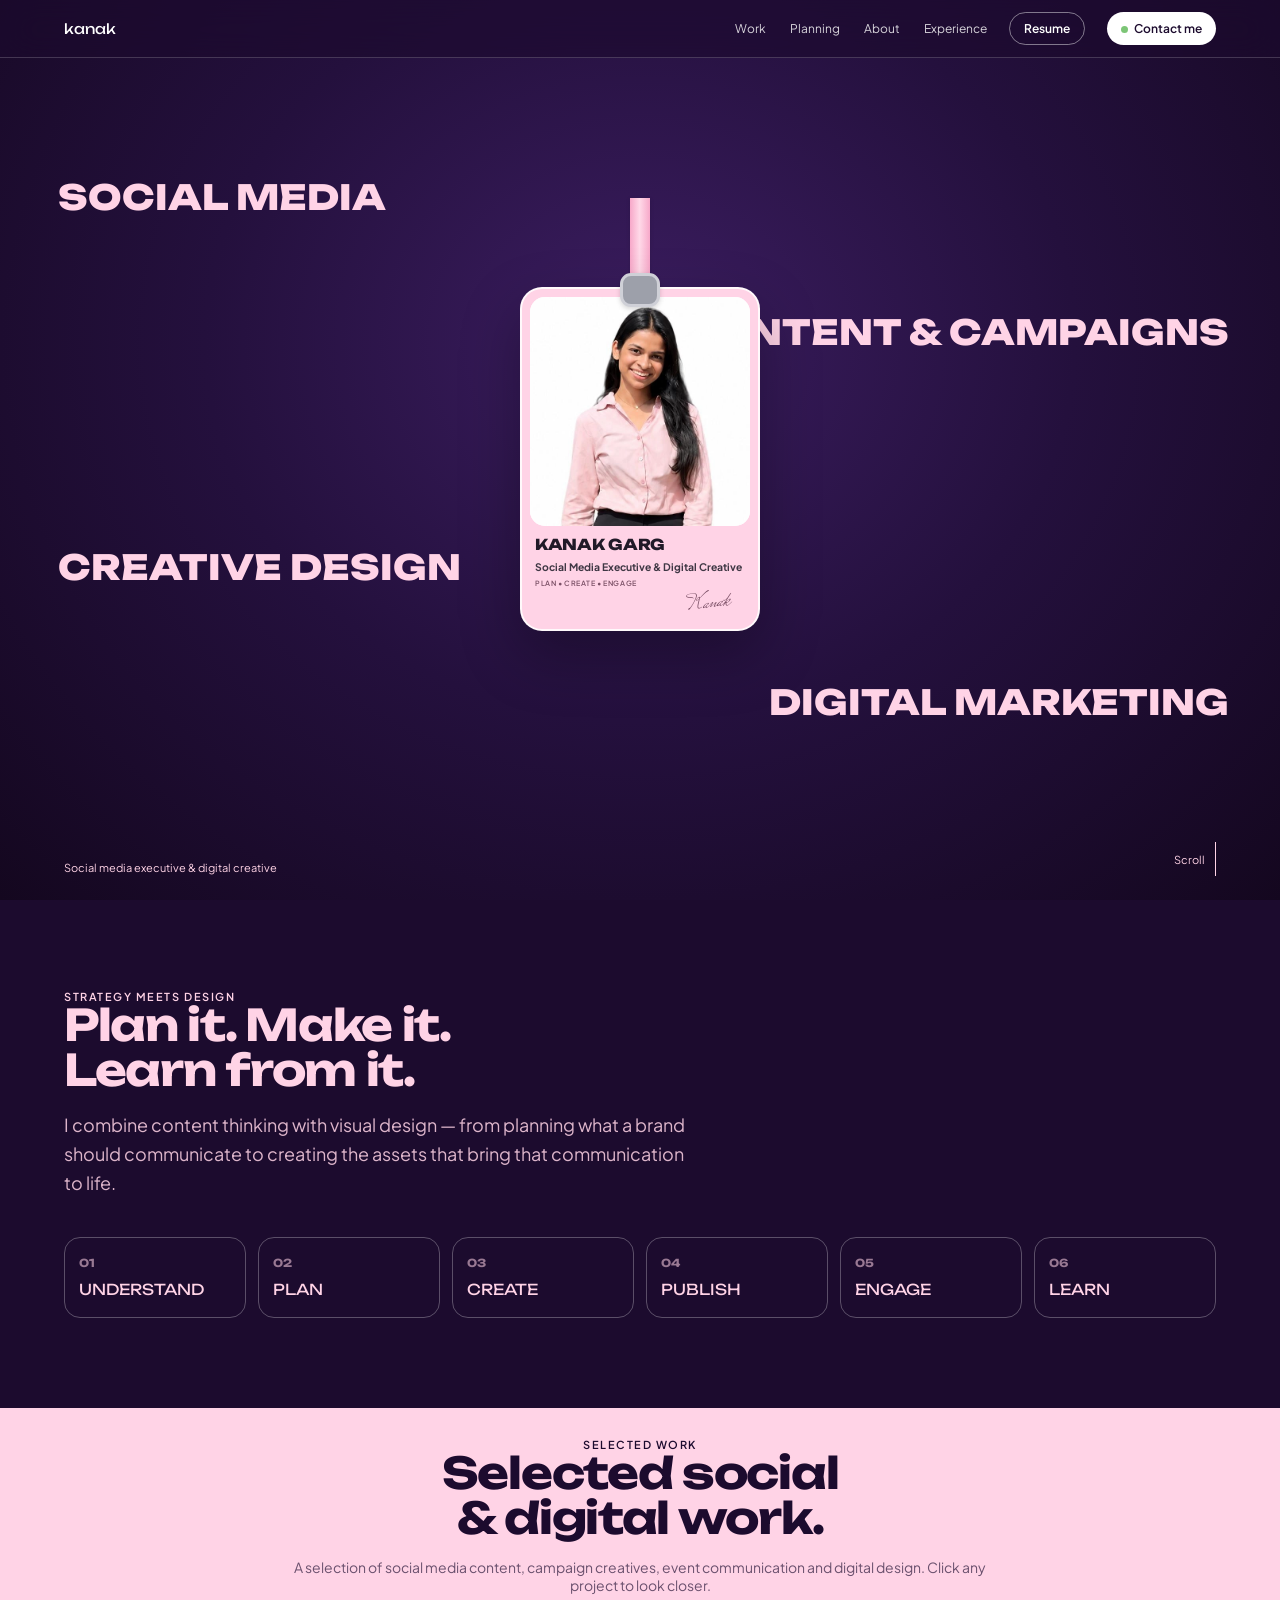
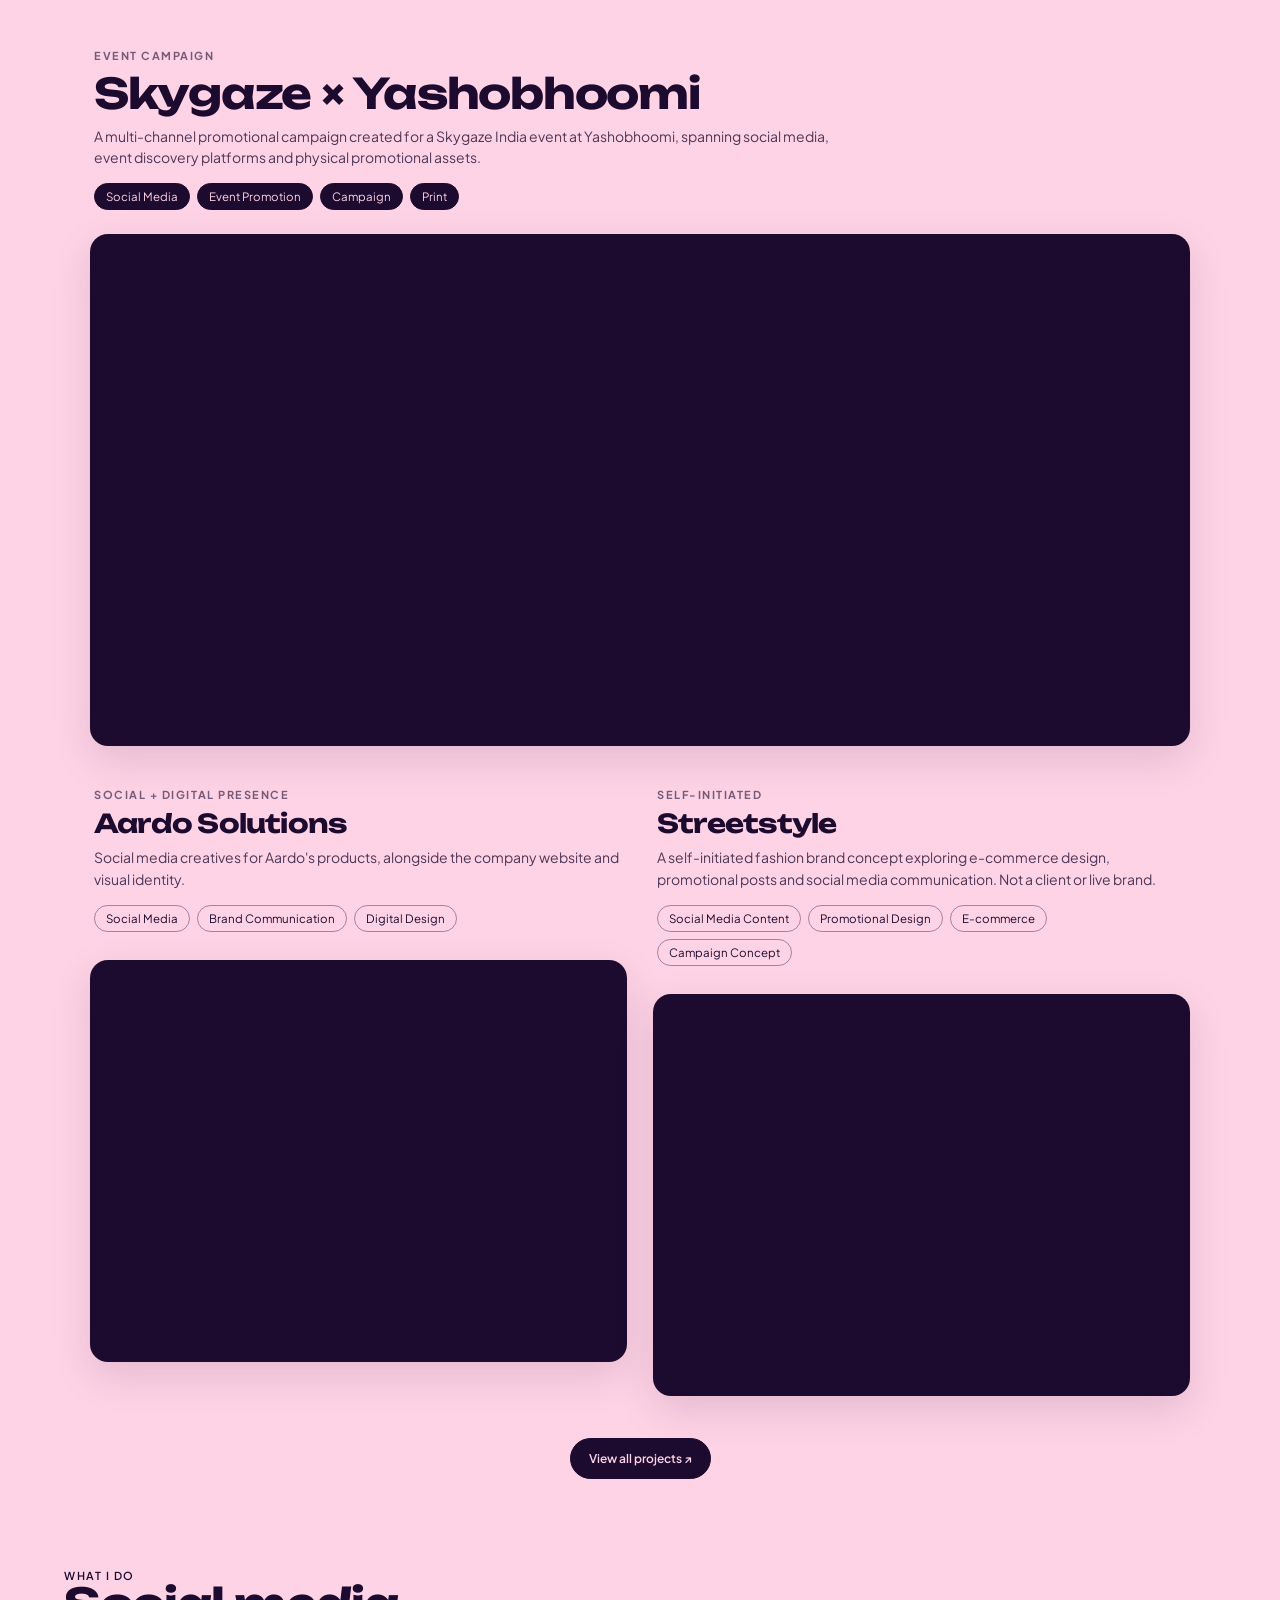
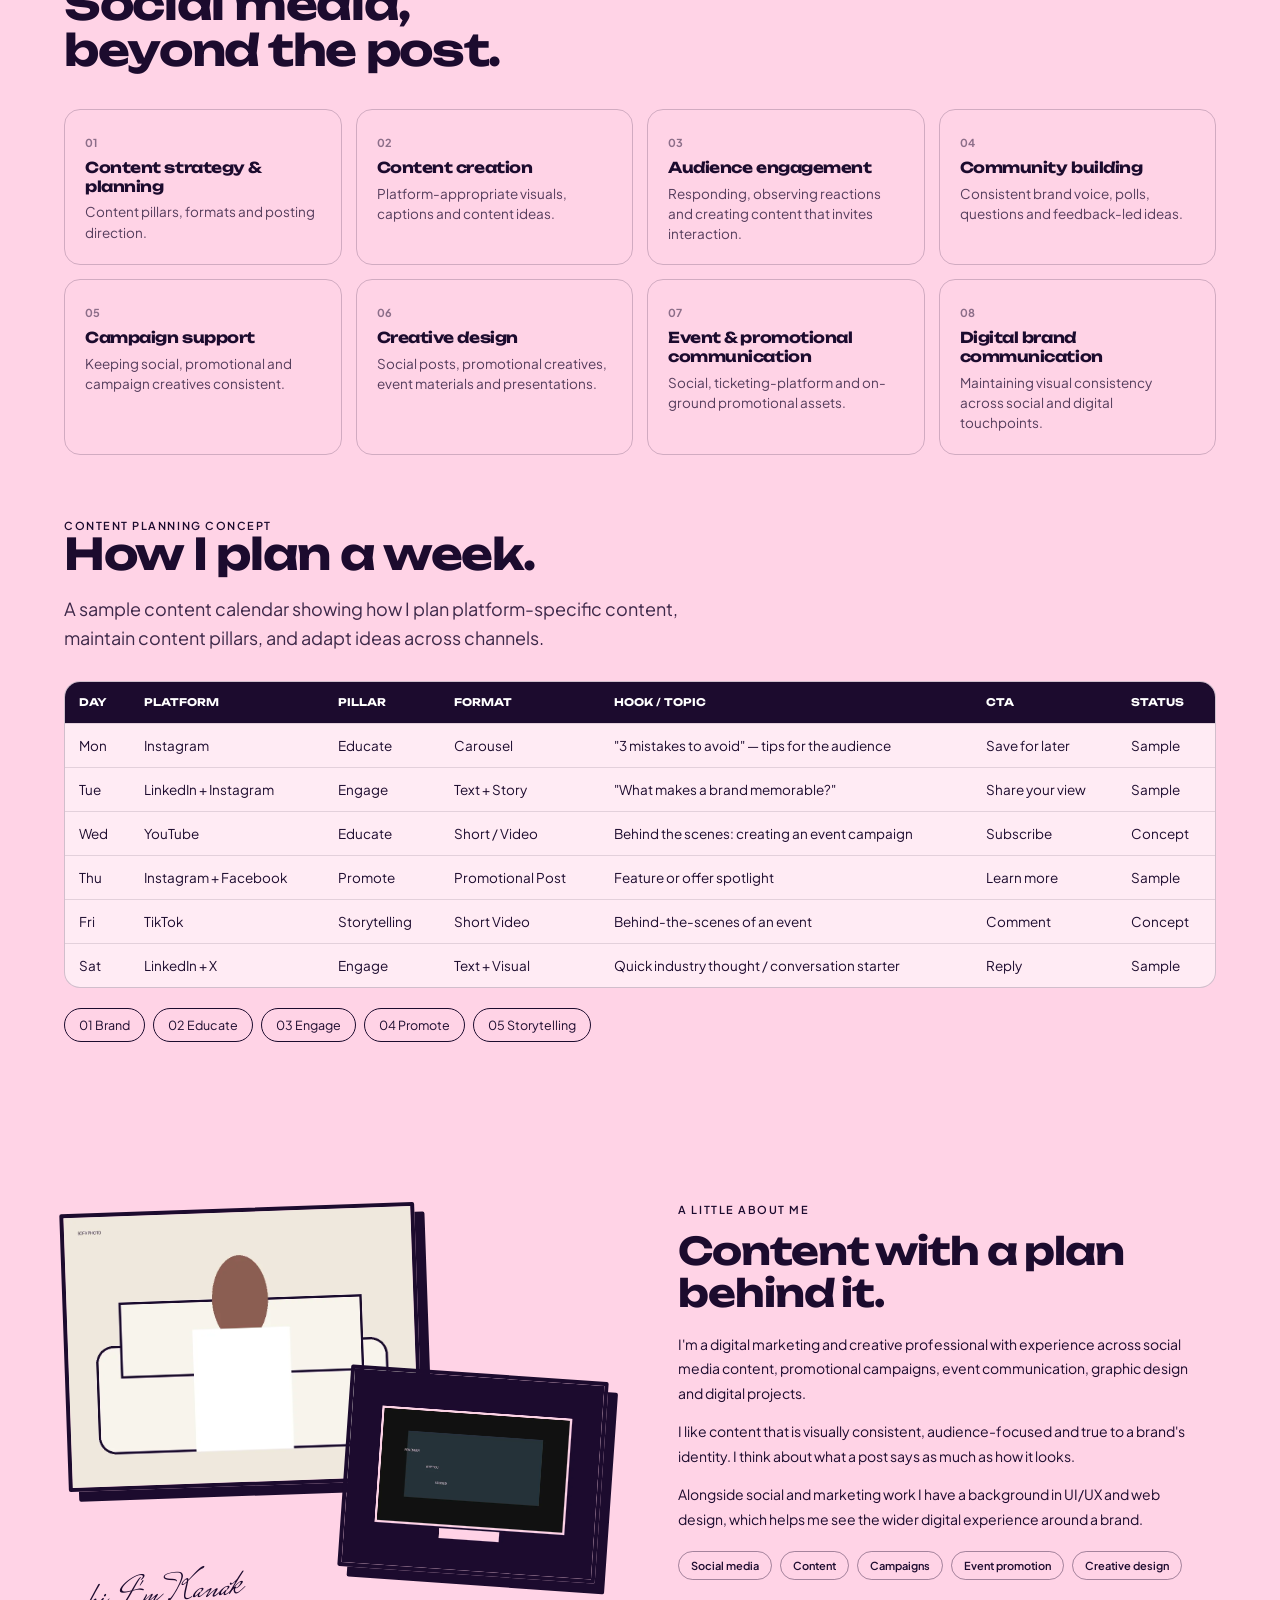
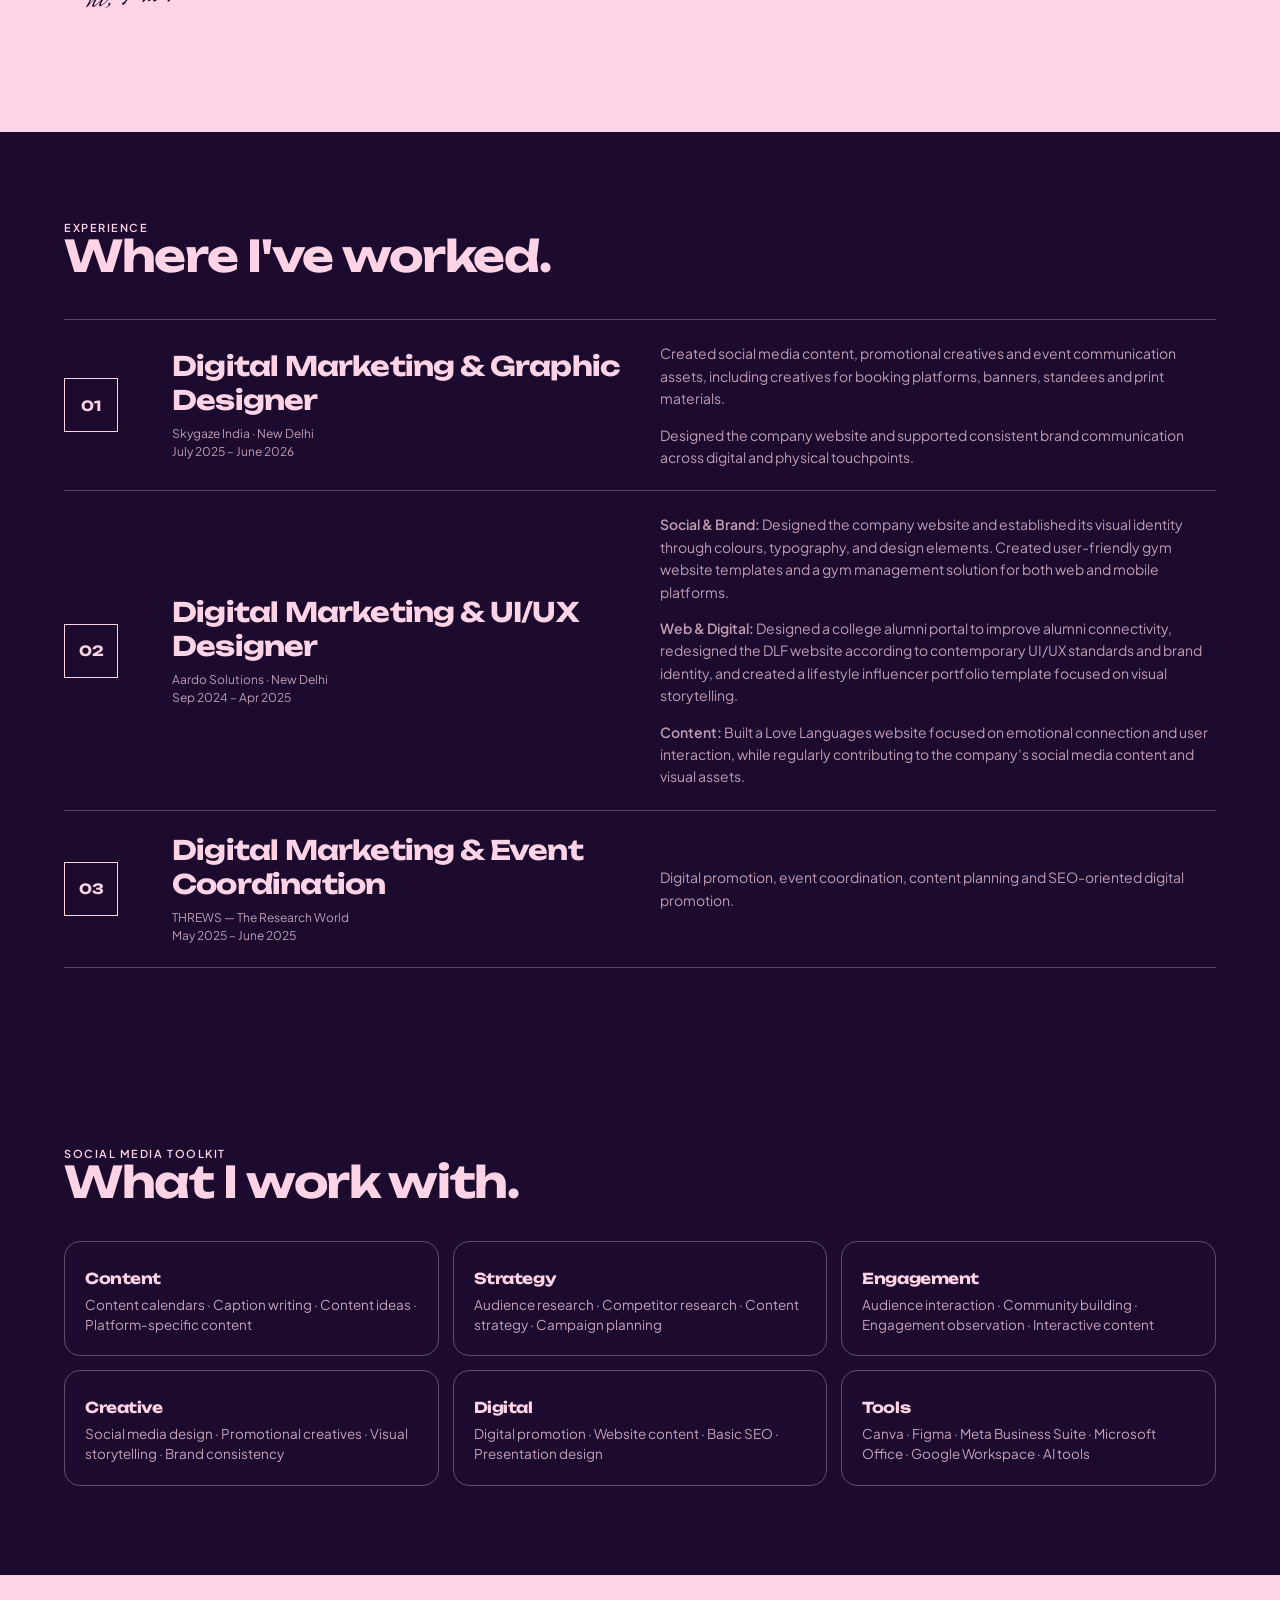
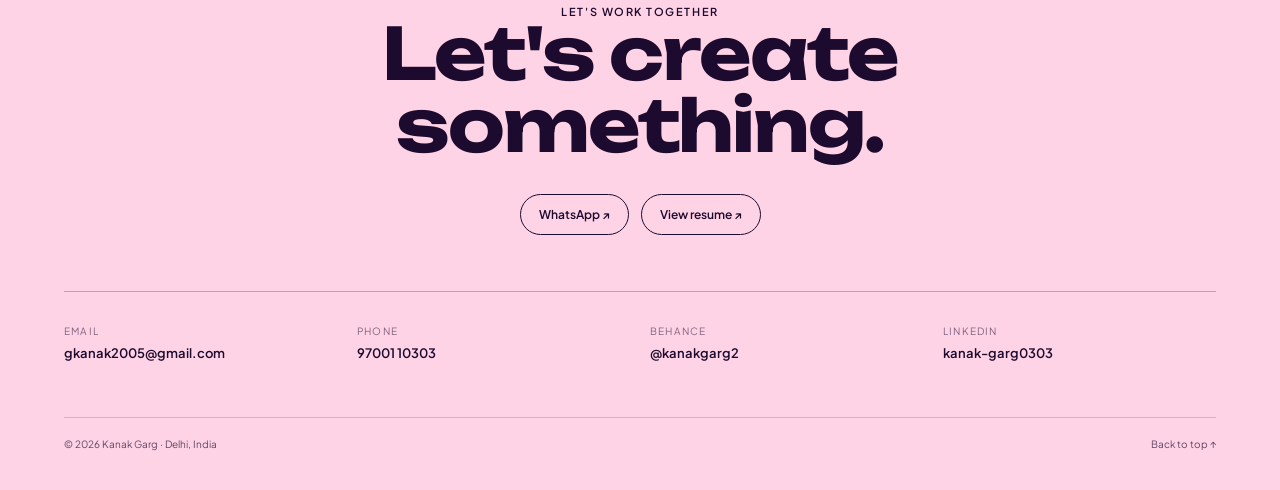
==== index.html @ 0c814e0b "Social media portfolio" ====
<!doctype html>
<html lang="en">
<head>
<meta charset="utf-8">
<meta name="viewport" content="width=device-width, initial-scale=1">
<meta name="description" content="Portfolio of Kanak Garg — Social Media Executive and Digital Creative specializing in social media content, campaigns, promotional design and digital communication.">
<meta property="og:type" content="website">
<meta property="og:title" content="Kanak Garg — Social Media Executive &amp; Digital Creative">
<meta property="og:description" content="Social media content, campaigns, promotional design and digital communication.">
<meta property="og:url" content="https://kanakgarg03.vercel.app/">
<meta property="og:image" content="https://kanakgarg03.vercel.app/assets/covers/social-media-posts-cover.png">
<title>Kanak Garg — Social Media Executive &amp; Digital Creative</title>
<link rel="stylesheet" href="style.css">
</head>

<body>

<header class="site-nav" id="nav" aria-label="Primary navigation">

  <a class="logo" href="#intro">
    kanak
  </a>

  <nav class="nav-links">
    <a href="#work">Work</a>
    <a href="#planning">Planning</a>
    <a href="#about">About</a>
    <a href="#experience">Experience</a>
  </nav>

  <a class="nav-resume" href="resume.html">
    Resume
  </a>

  <a
    class="nav-contact"
    href="https://wa.me/919700110303?text=Hi%20Kanak%2C%20I%27d%20like%20to%20talk%20about%20a%20project."
    target="_blank"
    rel="noopener noreferrer"
  >
    <span class="dot"></span>Contact me
  </a>

</header>


<main>

<!-- ================= HERO ================= -->

<section id="intro" class="section purple hero">

  <div class="hero-words" aria-hidden="true">

    <div class="hero-word">
      <span class="word">SOCIAL MEDIA</span>
    </div>

    <div class="hero-word">
      <span class="word">CONTENT &amp; CAMPAIGNS</span>
    </div>

    <div class="hero-word">
      <span class="word">CREATIVE DESIGN</span>
    </div>

    <div class="hero-word">
      <span class="word">DIGITAL MARKETING</span>
    </div>

  </div>


  <!-- ID CARD -->

  <div
    class="badge-wrap"
    id="badge"
    role="button"
    tabindex="0"
    aria-label="Flip Kanak's identity card"
  >

    <div class="badge" id="badgeInner">


      <!-- ================= FRONT ================= -->

      <article class="face front">

        <div class="photo-frame">

          <img
            class="photo"
            src="images/portrait.webp"
            alt="Portrait of Kanak Garg"
          >

        </div>


        <div class="front-info">

          <div class="card-title">
            KANAK GARG
          </div>

          <div class="card-sub">
            Social Media Executive &amp; Digital Creative
          </div>

          <div class="card-extra">
            Plan • Create • Engage
          </div>

          <div
            class="front-signature"
            aria-label="Kanak signature"
          >
            Kanak
          </div>

        </div>

      </article>


      <!-- ================= BACK ================= -->

      <article class="face back">

        <div class="back-head">

          <h3>
            ABOUT
          </h3>

        </div>


        <div class="back-details">

          <div class="back-details">

          <div class="back-row">
            <strong>SOCIAL</strong>
            <span>Content planning, captions, audience engagement</span>
          </div>

          <div class="back-row">
            <strong>CAMPAIGNS</strong>
            <span>Event promotion &amp; campaign support</span>
          </div>

          <div class="back-row">
            <strong>DESIGN</strong>
            <span>Social media design, promotional visuals &amp; visual storytelling</span>
          </div>

          <div class="back-row">
            <strong>TOOLS</strong>
            <span>Canva, Figma, Meta Business Suite, Microsoft Office, AI tools</span>
          </div>

        </div>


        <div class="back-footer">

          <div class="hand">
            Content that connects brands with audiences.
          </div>

          <a
            class="resume-card-btn"
            href="resume.html"
          >
            VIEW RESUME
          </a>

        </div>

      </article>

    </div>

  </div>


  <div class="hero-footer">

    <div class="type-text" id="typeText">
      Social media executive &amp; digital creative
    </div>

    <div class="scroll">
      Scroll
      <span class="scroll-line"></span>
    </div>

  </div>

</section>


<!-- ================= STRATEGY MEETS DESIGN ================= -->
<section id="strategy" class="section purple">
  <div class="reveal">
    <div class="eyebrow">Strategy meets design</div>
    <h2 class="section-title">Plan it. Make it.<br>Learn from it.</h2>
    <p class="lead">I combine content thinking with visual design — from planning what a brand should communicate to creating the assets that bring that communication to life.</p>
  </div>
  <ol class="flow reveal">
    <li><b>01</b>Understand</li><li><b>02</b>Plan</li><li><b>03</b>Create</li>
    <li><b>04</b>Publish</li><li><b>05</b>Engage</li><li><b>06</b>Learn</li>
  </ol>
</section>

<!-- ================= WORK (moved up) ================= -->
<!-- ================= WORK ================= -->

<section
  id="work"
  class="section pink"
  style="padding-bottom:0"
>

  <div class="work-head reveal">

    <div class="eyebrow">
      Selected work
    </div>

    <h2 class="section-title">
      Selected social<br>
      &amp; digital work.
    </h2>

    <p>
      A selection of social media content, campaign creatives, event communication and digital design. Click any project to look closer.
    </p>

  </div>


  <div class="grid" id="homeWorkGrid"><!-- injected by script.js --></div>


  <div class="work-cta">
    <a
      class="btn solid magnetic"
      href="projects.html"
    >
      View all projects ↗
    </a>
  </div>

</section>



<!-- ================= CAPABILITIES + PLANNING ================= -->
<section id="planning" class="section pink">
  <div class="reveal">
    <div class="eyebrow">What I do</div>

    <h2 class="section-title">
      Social media,<br>
      beyond the post.
    </h2>
  </div>

  <div class="cap-grid reveal">

    <div>
      <b>01</b>
      <h3>Content strategy &amp; planning</h3>
      <p>
        Content pillars, formats and posting direction.
      </p>
    </div>

    <div>
      <b>02</b>
      <h3>Content creation</h3>
      <p>
        Platform-appropriate visuals, captions and content ideas.
      </p>
    </div>

    <div>
      <b>03</b>
      <h3>Audience engagement</h3>
      <p>
        Responding, observing reactions and creating content that invites interaction.
      </p>
    </div>

    <div>
      <b>04</b>
      <h3>Community building</h3>
      <p>
        Consistent brand voice, polls, questions and feedback-led ideas.
      </p>
    </div>

    <div>
      <b>05</b>
      <h3>Campaign support</h3>
      <p>
        Keeping social, promotional and campaign creatives consistent.
      </p>
    </div>

    <div>
      <b>06</b>
      <h3>Creative design</h3>
      <p>
        Social posts, promotional creatives, event materials and presentations.
      </p>
    </div>

    <div>
      <b>07</b>
      <h3>Event &amp; promotional communication</h3>
      <p>
        Social, ticketing-platform and on-ground promotional assets.
      </p>
    </div>

    <div>
      <b>08</b>
      <h3>Digital brand communication</h3>
      <p>
        Maintaining visual consistency across social and digital touchpoints.
      </p>
    </div>

  </div>

  <div class="reveal plan-head">
    <div class="eyebrow">Content planning concept</div>
    <h2 class="section-title">How I plan a week.</h2>
    <p class="lead">
      A sample content calendar showing how I plan platform-specific content,
      maintain content pillars, and adapt ideas across channels.
    </p>
  </div>
  <div class="cal-wrap reveal">
    <table class="cal">
      <thead><tr><th>Day</th><th>Platform</th><th>Pillar</th><th>Format</th><th>Hook / topic</th><th>CTA</th><th>Status</th></tr></thead>
      <tbody>
        <tbody>
        <tr>
          <td>Mon</td>
          <td>Instagram</td>
          <td>Educate</td>
          <td>Carousel</td>
          <td>"3 mistakes to avoid" — tips for the audience</td>
          <td>Save for later</td>
          <td>Sample</td>
        </tr>

        <tr>
          <td>Tue</td>
          <td>LinkedIn + Instagram</td>
          <td>Engage</td>
          <td>Text + Story</td>
          <td>"What makes a brand memorable?"</td>
          <td>Share your view</td>
          <td>Sample</td>
        </tr>

        <tr>
          <td>Wed</td>
          <td>YouTube</td>
          <td>Educate</td>
          <td>Short / Video</td>
          <td>Behind the scenes: creating an event campaign</td>
          <td>Subscribe</td>
          <td>Concept</td>
        </tr>

        <tr>
          <td>Thu</td>
          <td>Instagram + Facebook</td>
          <td>Promote</td>
          <td>Promotional Post</td>
          <td>Feature or offer spotlight</td>
          <td>Learn more</td>
          <td>Sample</td>
        </tr>

        <tr>
          <td>Fri</td>
          <td>TikTok</td>
          <td>Storytelling</td>
          <td>Short Video</td>
          <td>Behind-the-scenes of an event</td>
          <td>Comment</td>
          <td>Concept</td>
        </tr>

        <tr>
          <td>Sat</td>
          <td>LinkedIn + X</td>
          <td>Engage</td>
          <td>Text + Visual</td>
          <td>Quick industry thought / conversation starter</td>
          <td>Reply</td>
          <td>Sample</td>
        </tr>
      </tbody>
    </table>
  </div>
  <div class="pillars reveal">
    <span>01 Brand</span><span>02 Educate</span><span>03 Engage</span><span>04 Promote</span><span>05 Storytelling</span>
  </div>
</section>

<!-- ================= ABOUT ================= -->

<section id="about" class="section pink">

  <div class="about-grid reveal">

    <div class="collage">

      <img
        class="sofa"
        src="images/about-1.webp"
        alt=""
      >

      <img
        class="workspace"
        src="images/about-2.webp"
        alt=""
      >

      <div class="note">
        hi, I'm Kanak
      </div>

    </div>


    <div class="about-copy">

      <div class="eyebrow">
        A little about me
      </div>

      <h2 id="aboutHeading">
        Content with a plan behind it.
      </h2>

      <p>
        I'm a digital marketing and creative professional with experience across social media content, promotional campaigns, event communication, graphic design and digital projects.
      </p>

      <p>
        I like content that is visually consistent, audience-focused and true to a brand's identity. I think about what a post says as much as how it looks.
      </p>

      <p>
        Alongside social and marketing work I have a background in UI/UX and web design, which helps me see the wider digital experience around a brand.
      </p>

      <div class="chips">
        <span class="chip">Social media</span>
        <span class="chip">Content</span>
        <span class="chip">Campaigns</span>
        <span class="chip">Event promotion</span>
        <span class="chip">Creative design</span>
      </div>

    </div>

  </div>

</section>


<!-- ================= EXPERIENCE ================= -->

<section id="experience" class="section purple">

  <div class="reveal">

    <div class="eyebrow">
      Experience
    </div>

    <h2 class="section-title">
      Where I've worked.
    </h2>

  </div>


  <div class="service-list">

    <div class="service-row reveal left">

      <div class="icon-tile">
        01
      </div>

      <div>

        <h3>
          Digital Marketing &amp; Graphic Designer
        </h3>

        <div class="exp-meta">
          Skygaze India · New Delhi<br>
          July 2025 – June 2026
        </div>

      </div>

      <div class="exp-description">

        <p>
          Created social media content, promotional creatives and event communication assets, including creatives for booking platforms, banners, standees and print materials.
        </p>

        <p>
          Designed the company website and supported consistent brand communication across digital and physical touchpoints.
        </p>

      </div>

    </div>


    <div class="service-row reveal right">

      <div class="icon-tile">
        02
      </div>

      <div>

        <h3>
          Digital Marketing &amp; UI/UX Designer
        </h3>

        <div class="exp-meta">
          Aardo Solutions · New Delhi<br>
          Sep 2024 – Apr 2025
        </div>

      </div>

      <div class="exp-description">

        <p>
          <strong>Social &amp; Brand:</strong>
          Designed the company website and established its visual identity through colours, typography, and design elements. Created user-friendly gym website templates and a gym management solution for both web and mobile platforms.
        </p>

        <p>
          <strong>Web &amp; Digital:</strong>
          Designed a college alumni portal to improve alumni connectivity, redesigned the DLF website according to contemporary UI/UX standards and brand identity, and created a lifestyle influencer portfolio template focused on visual storytelling.
        </p>

        <p>
          <strong>Content:</strong>
          Built a Love Languages website focused on emotional connection and user interaction, while regularly contributing to the company’s social media content and visual assets.
        </p>

      </div>

    </div>

    <div class="service-row reveal right">
      <div class="icon-tile">03</div>
      <div>
        <h3>Digital Marketing &amp; Event Coordination</h3>
        <div class="exp-meta">THREWS — The Research World<br>May 2025 – June 2025</div>
      </div>
      <div class="exp-description">
        <p>Digital promotion, event coordination, content planning and SEO-oriented digital promotion.</p>
      </div>
    </div>

  </div>
</section>


<!-- ================= TOOLKIT ================= -->
<!-- ================= TOOLKIT ================= -->
<section id="toolkit" class="section purple">
  <div class="reveal">
    <div class="eyebrow">Social media toolkit</div>
    <h2 class="section-title">What I work with.</h2>
  </div>

  <div class="cap-grid tools reveal">

    <div>
      <h3>Content</h3>
      <p>
        Content calendars · Caption writing · Content ideas ·
        Platform-specific content
      </p>
    </div>

    <div>
      <h3>Strategy</h3>
      <p>
        Audience research · Competitor research · Content strategy ·
        Campaign planning
      </p>
    </div>

    <div>
      <h3>Engagement</h3>
      <p>
        Audience interaction · Community building · Engagement observation ·
        Interactive content
      </p>
    </div>

    <div>
      <h3>Creative</h3>
      <p>
        Social media design · Promotional creatives · Visual storytelling ·
        Brand consistency
      </p>
    </div>

    <div>
      <h3>Digital</h3>
      <p>
        Digital promotion · Website content · Basic SEO · Presentation design
      </p>
    </div>

    <div>
      <h3>Tools</h3>
      <p>
        Canva · Figma · Meta Business Suite · Microsoft Office ·
        Google Workspace · AI tools
      </p>
    </div>

  </div>
</section>

<!-- ================= CONTACT ================= -->
<section id="contact" class="section pink contact">
  <div class="reveal">
    <div class="eyebrow">
      Let's work together
    </div>
    <h2>
      Let's create<br>
      something.
    </h2>
  </div>

  <div class="btns">
    <a class="btn magnetic" href="https://wa.me/919700110303?text=Hi%20Kanak%2C%20I%27d%20like%20to%20talk." target="_blank" rel="noopener">WhatsApp ↗</a>
    <a
      class="btn magnetic"
      href="resume.html"
    >
      View resume ↗
    </a>
  </div>


  <div class="contact-grid">
    <div class="contact-item">

      <small>
        Email
      </small>

      <a
        href="https://mail.google.com/mail/?view=cm&fs=1&to=gkanak2005@gmail.com"
        target="_blank"
        rel="noopener"
      >
        gkanak2005@gmail.com
      </a>

    </div>


    <div class="contact-item">

      <small>
        Phone
      </small>

      <a href="tel:+919700110303">
        97001 10303
      </a>

    </div>


    <div class="contact-item">

      <small>
        Behance
      </small>

      <a
        href="https://www.behance.net/kanakgarg2"
        target="_blank"
        rel="noopener"
      >
        @kanakgarg2
      </a>

    </div>


    <div class="contact-item">

      <small>
        LinkedIn
      </small>

      <a
        href="https://www.linkedin.com/in/kanak-garg0303"
        target="_blank"
        rel="noopener"
      >
        kanak-garg0303
      </a>

    </div>

  </div>


  <div class="footer">

    <span>
      © 2026 Kanak Garg · Delhi, India
    </span>

    <a href="#intro">
      Back to top ↑
    </a>

  </div>

</section>

</main>


<a
  class="wa"
  id="wa"
  href="https://wa.me/919700110303?text=Hi%20Kanak%2C%20I%27d%20like%20to%20talk%20about%20a%20project."
  target="_blank"
  rel="noopener"
  aria-label="Chat with Kanak on WhatsApp"
>
  <svg viewBox="0 0 24 24" aria-hidden="true">
    <path d="M20.52 3.48A11.83 11.83 0 0 0 12.08 0C5.55 0 .23 5.32.23 11.85c0 2.09.55 4.13 1.59 5.92L.13 24l6.37-1.67a11.84 11.84 0 0 0 5.57 1.39h.01c6.53 0 11.85-5.32 11.85-11.85 0-3.17-1.23-6.14-3.41-8.39ZM12.08 21.7h-.01a9.84 9.84 0 0 1-5.02-1.37l-.36-.21-3.78.99 1.01-3.68-.23-.38a9.83 9.83 0 0 1-1.51-5.2c0-5.43 4.42-9.85 9.86-9.85 2.63 0 5.1 1.03 6.96 2.89a9.79 9.79 0 0 1 2.89 6.97c0 5.43-4.42 9.85-9.86 9.85Zm5.4-7.38c-.3-.15-1.76-.87-2.03-.97-.27-.1-.47-.15-.67.15-.2.3-.77.97-.94 1.17-.17.2-.35.22-.65.07-.3-.15-1.26-.46-2.4-1.48-.89-.79-1.48-1.76-1.65-2.06-.17-.3-.02-.46.13-.61.13-.13.3-.35.45-.52.15-.17.2-.3.3-.5.1-.2.05-.37-.02-.52-.07-.15-.67-1.61-.92-2.2-.24-.58-.49-.5-.67-.51h-.57c-.2 0-.52.07-.79.37-.27.3-1.04 1.02-1.04 2.49s1.07 2.89 1.22 3.09c.15.2 2.1 3.21 5.09 4.5.71.31 1.26.49 1.69.63.71.23 1.36.2 1.87.12.57-.08 1.76-.72 2.01-1.42.25-.7.25-1.3.17-1.42-.07-.12-.27-.2-.57-.35Z"/>
  </svg>
</a>


<script src="script.js"></script>

</body>
</html>
---- style.css ----
@import url('https://fonts.googleapis.com/css2?family=Mrs+Saint+Delafield&family=Plus+Jakarta+Sans:wght@400;500;600;700&family=Unbounded:wght@700;800&display=swap');

:root{
  --purple:#1c0b2e;
  --pink:#ffd3e6;
  --white:#fff;
  --green:#7cc576;
  --muted:rgba(28,11,46,.58);
  --ease:cubic-bezier(.2,.8,.2,1);
  --gutter:clamp(20px,5vw,72px);
  --nav-h:58px;
}

*{
  box-sizing:border-box;
}

html{
  scroll-behavior:smooth;
  scroll-padding-top:var(--nav-h);
}

body{
  margin:0;
  font-family:'Plus Jakarta Sans',sans-serif;
  background:var(--purple);
  color:var(--white);
  overflow-x:hidden;
}

button,
a{
  font:inherit;
}

a{
  color:inherit;
  text-decoration:none;
}

img{
  display:block;
  max-width:100%;
}

.section{
  position:relative;
  padding:clamp(56px,7vw,96px) var(--gutter);
}

.purple{
  background:var(--purple);
  color:var(--pink);
}

.pink{
  background:var(--pink);
  color:var(--purple);
}

h1,
h2,
h3,
.big{
  font-family:Unbounded,sans-serif;
  letter-spacing:-.03em;
  margin:0;
}

.section-title{
  font-size:clamp(26px,3.4vw,44px);
  line-height:1.04;
}

.eyebrow{
  font-size:11px;
  letter-spacing:.14em;
  text-transform:uppercase;
  font-weight:600;
}

.muted{
  opacity:.62;
}

.reveal{
  opacity:0;
  transform:translateY(40px);
  transition:
    opacity .9s var(--ease),
    transform .9s var(--ease);
}

.reveal.left{
  transform:translateX(-60px) rotate(-2deg);
}

.reveal.right{
  transform:translateX(60px) rotate(2deg);
}

.reveal.scale{
  transform:scale(.85) rotate(-3deg);
}

.reveal.in{
  opacity:1;
  transform:none;
}

.word{
  display:inline-block;
  transform:translateY(110%);
  transition:transform .8s var(--ease);
}

.in .word{
  transform:none;
}


/* =========================================================
   NAVIGATION
   ========================================================= */

.site-nav{
  position:fixed;
  z-index:50;
  top:0;
  left:0;
  right:0;

  height:var(--nav-h);

  display:flex;
  align-items:center;
  gap:22px;

  padding:0 var(--gutter);

  border-bottom:1px solid rgba(255,255,255,.18);

  background:rgba(28,11,46,.62);

  backdrop-filter:blur(18px);
  -webkit-backdrop-filter:blur(18px);

  color:#fff;

  white-space:nowrap;
}

.logo{
  font-family:Unbounded,sans-serif;
  font-size:14px;
  position:relative;
  margin-right:auto;
}


.nav-links{
  display:flex;
  gap:24px;
  font-size:12px;
}

.nav-links a{
  opacity:.82;
  transition:opacity .25s;
}

.nav-links a:hover,
.nav-links a[aria-current]{
  opacity:1;
}

.nav-resume{
  border:1px solid rgba(255,255,255,.45);
  border-radius:999px;
  padding:8px 14px;
  font-weight:600;
  font-size:12px;

  transition:
    background .25s,
    color .25s;
}

.nav-resume:hover,
.nav-resume[aria-current]{
  background:rgba(255,255,255,.16);
}

.nav-contact{
  background:#fff;
  color:var(--purple);
  border-radius:999px;
  padding:9px 14px;
  font-weight:600;
  font-size:12px;
}

.dot{
  display:inline-block;
  width:7px;
  height:7px;

  background:var(--green);

  border-radius:50%;

  margin-right:6px;
}


/* =========================================================
   HERO
   ========================================================= */

.hero{
  min-height:100svh;

  display:grid;
  place-items:center;

  overflow:hidden;

  padding:
    var(--nav-h)
    var(--gutter)
    40px;

  background:
    radial-gradient(
      ellipse at 50% 38%,
      #3b1d60 0%,
      #24103d 48%,
      #14071f 100%
    );
}

.hero-words{
  position:absolute;
  inset:0;

  padding:
    calc(var(--nav-h) + 4px)
    var(--gutter)
    70px;

  display:grid;

  grid-template-columns:1fr 1fr;
  grid-template-rows:1fr 1fr;

  align-items:center;

  pointer-events:none;
}

.hero-word{
  font:
    800
    clamp(18px,2.7vw,35px)/1
    Unbounded,sans-serif;

  color:var(--pink);

  overflow:hidden;

  padding:.08em 0;
}

.hero-word:nth-child(odd){
  text-align:left;
}

.hero-word:nth-child(even){
  text-align:right;
}

/* =========================================================
   HERO WORDS — ASYMMETRIC DESKTOP POSITIONING
   ========================================================= */

/* =========================================
   ASYMMETRIC HERO WORD POSITIONING
   ========================================= */

/* =========================================================
   HERO WORDS — CREATIVE ASYMMETRIC POSITIONING
   ========================================================= */

@media (min-width: 761px) {

  .hero-words {
    position: absolute;
    inset: 0;
    width: 100%;
    height: 100%;
    display: block;
    pointer-events: none;
  }

  .hero-word {
    position: absolute;
    width: max-content;
    padding: 0;
  }

  /* ───────── TOP LEFT ───────── */
  .hero-word:nth-child(1) {
    top: 20%;
    left: 4.5%;
    text-align: left;
  }

  /* ───────── TOP RIGHT ───────── */
  .hero-word:nth-child(2) {
    top: 35%;
    right: 4%;
    text-align: right;
  }

  /* ───────── BOTTOM LEFT ───────── */
  .hero-word:nth-child(3) {
    bottom: 35%;
    left: 4.5%;
    text-align: left;
  }

  /* ───────── BOTTOM RIGHT ───────── */
  .hero-word:nth-child(4) {
    bottom: 20%;
    right: 4%;
    text-align: right;
  }

}

/* =========================================================
   ID CARD
   ========================================================= */

.badge-wrap{
  --w:clamp(240px,17.3vw,300px);

  position:relative;

  width:var(--w);

  font-size:calc(var(--w) / 30);

  aspect-ratio:1/1.43;

  perspective:1400px;

  z-index:3;

  cursor:pointer;

  animation:
    drop 1.1s var(--ease) both;
}


/* Lanyard */

.badge-wrap::before{
  content:"";

  position:absolute;

  z-index:-2;

  top:calc(-1 * clamp(76px,7vw,112px));

  left:50%;

  width:20px;

  height:calc(clamp(76px,7vw,112px) + 8px);

  transform:translateX(-50%);

  border-radius:0 0 10px 10px;

  background:
    linear-gradient(
      90deg,
      #f7a8c9 0%,
      #ffd9e8 48%,
      #f7a8c9 100%
    );

  box-shadow:
    0 1px 4px rgba(0,0,0,.12);
}


/* Clip */

.badge-wrap::after{
  content:"";

  position:absolute;

  z-index:5;

  top:-14px;

  left:50%;

  width:34px;
  height:28px;

  transform:translateX(-50%);

  border-radius:11px;

  background:#9da0aa;

  border:3px solid #cfd0d7;

  box-shadow:
    0 2px 5px rgba(0,0,0,.16);
}


@keyframes drop{
  0%{
    transform:translateY(-60px);
    opacity:0;
  }

  100%{
    transform:none;
    opacity:1;
  }
}


.badge{
  position:absolute;
  inset:0;

  transform-style:preserve-3d;

  transition:
    transform .3s cubic-bezier(.65,0,.25,1);
}

.badge.flip{
  transform:rotateY(180deg);
}

.face{
  position:absolute;
  inset:0;

  backface-visibility:hidden;
  -webkit-backface-visibility:hidden;

  border-radius:22px;

  overflow:hidden;

  box-shadow:
    0 24px 60px rgba(0,0,0,.30);

  border:2px solid rgba(255,255,255,.86);
}


/* =========================================================
   CARD FRONT
   ========================================================= */

.front{
  background:var(--pink);

  color:#211a28;

  padding:8px;

  display:flex;

  flex-direction:column;
}


.photo-frame{
  width:100%;

  aspect-ratio:553/574;

  flex:0 0 auto;

  border-radius:15px;

  overflow:hidden;

  background:#fff;
}

.photo{
  display:block;

  width:100%;
  height:100%;

  object-fit:contain;

  object-position:center;
}


/* =========================================================
   CARD INFORMATION
   ========================================================= */

.front-info{
  position:relative;

  flex:1;

  padding:10px 5px 8px;

  display:flex;

  flex-direction:column;

  align-items:flex-start;
}


/* NAME */

.card-title{
  font:
    800
    2.70em/.95
    Unbounded,sans-serif;

  letter-spacing:-.055em;

  color:#211a28;

  white-space:nowrap;
}


/* SUBTITLE */

.card-sub{
  font-size:1.3em;

  font-weight:700;

  color:#3f3744;

  margin-top:.6em;

  line-height:1.25;
}


/* EXTRA TEXT */

.card-extra{
  margin-top:.8em;

  font-size:.90em;

  font-weight:600;

  letter-spacing:.08em;

  color:#7b5066;

  text-transform:uppercase;
}


/* =========================================================
   SIGNATURE
   ========================================================= */

.front-signature{
  position:absolute;

  right:20px;

  left:auto;

  bottom:5px;

  font:
    2.65em/1
    'Mrs Saint Delafield',
    cursive;

  color:#7b5066;

  transform:rotate(-5deg);

  white-space:nowrap;
}


/* =========================================================
   CARD BACK
   ========================================================= */

.back{
  transform:rotateY(180deg);

  background:var(--pink);

  color:#211a28;

  padding: 38px 20px 20px;

  display:flex;

  flex-direction:column;
}


/* =========================================================
   BACK HEADING
   ========================================================= */

.back-head{
  flex:0 0 auto;
}

.back h3{
  font-family:Unbounded,sans-serif;

  font-size:1.72em;

  font-weight:800;

  line-height:1.08;

  letter-spacing:-.045em;

  margin:0;

  color:#211a28;

  white-space:nowrap;
}


/* =========================================================
   BACK DETAILS
   ========================================================= */

.back-details {
  width: 100%;
  margin-bottom: 15px; /* more space after TOOLS */
}

.back-row {
  display: grid;
  grid-template-columns: 68px minmax(0, 1fr);
  column-gap: 10px;
  align-items: start;
  padding: 11px 0;
  border-bottom: 1px solid rgba(35, 20, 45, 0.18);
}

.back-row:last-child{
  border-bottom:
    1px solid
    rgba(33,26,40,.22);

}
/* Category */

.back-row strong {
  display: block;

  width: 62px;
  min-width: 62px;

  font-size: 9px;
  line-height: 1.2;
  font-weight: 800;
  letter-spacing: 0.02em;

  white-space: nowrap;
}

/* Description */

.back-row span {
  display: block;

  min-width: 0;

  font-size: 10px;
  line-height: 1.45;
  font-weight: 400;

  overflow-wrap: break-word;
  word-break: normal;
}


/* =========================================================
   BACK FOOTER
   ========================================================= */

.back-footer {
  margin-top: auto;
  padding-top: 1.2em;
}

.back-footer .resume-card-btn {
  margin-top: 4px;
}

/* =========================================================
   DESIGN STATEMENT
   ========================================================= */

.hand {
    font:     2.05em/1.05     'Mrs Saint Delafield';
  font-size: 18px;
  line-height: 1.2;
  font-weight: 500;
  font-style: normal;
  letter-spacing: 0.3px;
  color: #7b5066;
  max-width: 100%;
  white-space: nowrap;
  transform: none;
}


/* =========================================================
   RESUME BUTTON
   ========================================================= */

.resume-card-btn{

  display:inline-flex;

  align-items:center;

  justify-content:center;

  margin-top:14px;

  padding:8px 15px;

  border:
    1.5px solid
    #211a28;

  border-radius:999px;

  background:#211a28;

  color:var(--pink);

  font-family:
    'Plus Jakarta Sans',
    sans-serif;

  font-size:.72em;

  font-weight:700;

  letter-spacing:.08em;

  text-decoration:none;

  transition:
    transform .3s var(--ease),
    background .3s,
    color .3s;
}


.resume-card-btn:hover{

  transform:translateY(-3px);

  background:transparent;

  color:#211a28;

}

/* =========================================================
   HERO FOOTER
   ========================================================= */

.hero-footer{
  position:absolute;

  bottom:24px;

  left:var(--gutter);

  right:var(--gutter);

  display:flex;

  justify-content:space-between;

  align-items:end;

  font-size:11px;

  color:var(--pink);
}

.type-text{
  max-width:360px;

  min-height:1.4em;
}

.scroll{
  display:flex;

  gap:10px;

  align-items:center;
}

.scroll-line{
  height:34px;

  width:1px;

  background:var(--pink);

  animation:pulse 1.4s infinite;
}

@keyframes pulse{
  50%{
    transform:scaleY(.4);

    opacity:.45;
  }
}


/* =========================================================
   ABOUT
   ========================================================= */

.about-grid{
  display:grid;

  grid-template-columns:1fr 1fr;

  gap:clamp(32px,6vw,90px);

  align-items:center;
}

.collage{
  position:relative;

  min-height:400px;
}

.collage img{
  position:absolute;

  width:66%;

  border:4px solid var(--purple);

  box-shadow:
    10px 10px 0 var(--purple);

  border-radius:2px;
}

.collage .sofa{
  top:4%;
  left:0;

  transform:rotate(-2deg);
}

.collage .workspace{
  right:0;
  bottom:4%;

  width:48%;

  transform:rotate(4deg);
}

.wa svg {
  width: 24px;
  height: 24px;
  fill: #ffffff;
  display: block;
}

.exp-description {
  grid-column: 3;
  width: 100%;
  max-width: 800px;
}

.exp-description p {
  margin: 0;
}

.exp-description p + p {
  margin-top: 10px;
}

.exp-description {
  grid-column: 3;
  width: 100%;
  max-width: 800px;
}

.exp-description p {
  margin: 0;
  line-height: 1.6;
}

.exp-description p + p {
  margin-top: 14px;
}

.exp-description strong {
  font-weight: 600;
}

.note{
  position:absolute;

  z-index:3;

  bottom:-40px;
  left:4%;

  font:
    38px
    'Mrs Saint Delafield',
    cursive;

  transform:rotate(-5deg);

  opacity:0;

  transition:
    all .7s var(--ease);
}

.in .note{
  opacity:1;

  transform:
    rotate(-5deg)
    translateY(-8px);
}

.about-copy h2{
  font-size:
    clamp(
      24px,
      3vw,
      38px
    );

  line-height:1.1;

  margin:14px 0 18px;
}

.about-copy p{
  max-width:520px;

  font-size:14px;

  line-height:1.75;

  margin:0 0 14px;
}

.chips{
  display:flex;

  flex-wrap:wrap;

  gap:8px;

  margin-top:20px;
}

.chip{
  border:
    1px solid
    rgba(28,11,46,.4);

  border-radius:999px;

  padding:7px 12px;

  font-size:11px;

  font-weight:600;
}


/* =========================================================
   EXPERIENCE
   ========================================================= */

.service-list{
  margin-top:40px;

  border-top:
    1px solid
    rgba(255,211,230,.28);
}

.service-row{
  display:grid;

  grid-template-columns:84px 1fr 1.2fr;

  gap:24px;

  align-items:center;

  padding:22px 0;

  border-bottom:
    1px solid
    rgba(255,211,230,.28);

  transition:
    padding .4s var(--ease),
    opacity .9s var(--ease),
    transform .9s var(--ease);
}

.service-row:hover{
  padding-left:12px;
}

.icon-tile{
  width:54px;
  height:54px;

  border:
    1px solid
    var(--pink);

  display:grid;

  place-items:center;

  font:
    700
    14px
    Unbounded,
    sans-serif;

  transition:
    transform .4s var(--ease);
}

.service-row:hover .icon-tile{
  transform:
    rotate(-12deg)
    scale(1.12);
}

.service-row h3{
  font-size:
    clamp(
      18px,
      2.1vw,
      28px
    );

  transition:
    transform .4s var(--ease);
}

.service-row:hover h3{
  transform:translateX(12px);
}

.exp-meta{
  margin-top:8px;

  font-size:12px;

  opacity:.72;

  line-height:1.5;

  transition:
    transform .4s var(--ease);
}

.service-row:hover .exp-meta{
  transform:translateX(12px);
}

.service-row p{
  opacity:.72;

  line-height:1.6;

  margin:0;

  font-size:14px;
}


/* ---------- Work ---------- */

.work-head{
  text-align:center;
  max-width:720px;
  margin:0 auto;
}

.work-head .eyebrow{
  text-align:center;
}

.work-head .section-title{
  text-align:center;
  margin-left:auto;
  margin-right:auto;
}

.work-head p{
  font-size:14px;
  opacity:.65;
  margin:16px auto 0;
  text-align:center;
}

/* Button BELOW the cards */
.work-cta{
  position:relative;
  left:auto;
  right:auto;
  bottom:auto;
  display:flex;
  justify-content:center;
  margin-top:42px;
  padding-bottom:20px;
}

.progress,
.progress-fill{
  display:none;
}

/* =========================================================
   BUTTONS
   ========================================================= */

.btn{
  display:inline-flex;

  align-items:center;

  gap:12px;

  padding:12px 18px;

  border:
    1px solid
    var(--purple);

  border-radius:999px;

  font-weight:600;

  font-size:12px;

  transition:
    transform .35s var(--ease),
    background .3s,
    color .3s;

  cursor:pointer;
}

.btn.solid{
  background:var(--purple);

  color:var(--pink);
}

.btn:hover{
  transform:translateY(-4px);
}

.btns{
  display:flex;

  justify-content:center;

  gap:12px;

  flex-wrap:wrap;

  margin:32px 0 56px;
}


/* =========================================================
   CONTACT
   ========================================================= */

.contact{
  text-align:center;
}

.contact h2{
  font-size:
    clamp(
      30px,
      5.6vw,
      72px
    );

  line-height:1;

  max-width:900px;

  margin:0 auto;
}

.contact-grid{
  display:grid;

  grid-template-columns:
    repeat(4,1fr);

  gap:20px;

  text-align:left;

  border-top:
    1px solid
    rgba(28,11,46,.25);

  padding-top:26px;
}

.contact-item small{
  font-size:10px;

  text-transform:uppercase;

  letter-spacing:.12em;

  opacity:.55;
}

.contact-item a{
  display:block;

  margin-top:6px;

  font-size:13px;

  font-weight:600;

  overflow-wrap:anywhere;
}

.footer{
  display:flex;

  justify-content:space-between;

  border-top:
    1px solid
    rgba(28,11,46,.25);

  margin-top:56px;

  padding-top:20px;

  font-size:10px;

  opacity:.7;
}


/* =========================================================
   WHATSAPP
   ========================================================= */

.wa{
  position:fixed;
  right:18px;
  bottom:18px;
  width:46px;
  height:46px;
  border-radius:50%;
  background:#25d366;
  color:#fff;
  display:grid;
  place-items:center;
  z-index:60;
  font-size:20px;
  box-shadow:
    0 10px 30px
    rgba(0,0,0,.2);
  transform:scale(0);
  transition:
    transform .7s var(--ease);
}

.wa.show{
  transform:scale(1);
}

.wa svg{
  width:24px;
  height:24px;
  fill:currentColor;
}


/* =========================================================
   INNER PAGES
   ========================================================= */

.page-head{
  padding-top:calc(var(--nav-h) + 35px);
  padding-bottom:35px;
}

.page-head h1{
  font-size:
    clamp(
      30px,
      5vw,
      60px
    );

  line-height:1;

  margin-top:14px;
}

.page-head p{
  max-width:520px;

  font-size:14px;

  line-height:1.7;

  opacity:.72;

  margin:18px 0 0;
}

.back-link{
  display:inline-block;

  margin-bottom:26px;

  font-size:12px;

  opacity:.75;
}

.back-link:hover{
  opacity:1;
}

.resume-actions{
  display:flex;

  flex-wrap:wrap;

  gap:12px;

  margin-top:26px;
}

.btn.light{
  border-color:var(--pink);

  color:var(--pink);
}

.btn.light.solid{
  background:var(--pink);

  color:var(--purple);
}

.resume-preview-section{
  max-width:560px;

  margin:0 auto;

  background:#fff;

  box-shadow:
    0 24px 70px
    rgba(28,11,46,.25);

  border-radius:6px;

  overflow:hidden;
}

.resume-sheet img{
  width:100%;
  height:auto;
}

.resume-preview-section{
  padding-top:40px;
  padding-bottom:50px;
}

.resume-sheet{
  max-width:760px;
  margin:0 auto;
  background:#fff;
  box-shadow:0 24px 70px rgba(28,11,46,.25);
  border-radius:6px;
  overflow:hidden;
}

.resume-foot{
  text-align:center;

  margin-top:30px;

  display:flex;

  justify-content:center;

  gap:12px;

  flex-wrap:wrap;
}

.proj-more{
  text-align:center;

  margin-top:48px;
}


/* =========================================================
   MOBILE
   ========================================================= */

@media(max-width:760px){

  :root{
    --nav-h:54px;
  }


  /* Navigation */

  .site-nav{
    gap:10px;
  }

  .nav-links{
    display:none;
  }

  .nav-resume,
  .nav-contact{
    padding:8px 12px;

    font-size:11px;
  }


  /* Hero */

  .hero{
    padding-top:var(--nav-h);
  }

  .hero-words{
    grid-template-columns:1fr;

    grid-template-rows:
      auto
      auto
      1fr
      auto
      auto;

    padding:
      calc(var(--nav-h) + 26px)
      0
      64px;

    align-items:start;
  }

  .hero-word{
    font-size:
      clamp(
        22px,
        7.4vw,
        34px
      ) !important;

    text-align:center !important;

    padding:0;
  }

  .hero-word {
    position: relative;
  }

  .hero-word:nth-child(1) {
    transform: translate(35px, 35px) rotate(-3deg);
  }

  .hero-word:nth-child(2) {
    transform: translate(-45px, -30px) rotate(2deg);
  }

  .hero-word:nth-child(3) {
    transform: translate(30px, -35px) rotate(2deg);
  }

  .hero-word:nth-child(4) {
    transform: translate(-50px, 35px) rotate(-2deg);
  }


  /* Card */

  .badge-wrap{
    --w:min(78vw,300px);
  }


  .card-title{
    font-size:2.25em;
  }

  .card-sub{
    font-size:.95em;

    font-weight:700;
  }

  .card-extra{
    font-size:.68em;

    margin-top:.65em;
  }

  .front-signature{
    right:5px;

    left:auto;

    bottom:5px;

    font-size:1.9em;
  }


  /* Hero footer */

  .hero-footer{
    bottom:14px;

    font-size:9px;
  }


  /* About */

  .about-grid{
    grid-template-columns:1fr;

    gap:48px;
  }

  .collage{
    min-height:340px;
  }

  .note{
    font-size:32px;

    bottom:-6px;
  }


  /* Experience */

  .service-row{
    grid-template-columns:
      48px 1fr;

    gap:14px;

    padding:18px 0;
  }

  .service-row p{
    grid-column:2;
  }

  .icon-tile{
    width:46px;
    height:46px;

    font-size:12px;
  }



  /* Contact */

  .contact-grid{
    grid-template-columns:1fr;

    gap:22px;
  }

  .footer{
    margin-top:40px;
  }

}


/* =========================================================
   REDUCED MOTION
   ========================================================= */

@media(prefers-reduced-motion:reduce){

  html{
    scroll-behavior:auto;
  }

  *,
  *::before,
  *::after{
    animation-duration:.01ms !important;

    animation-iteration-count:1 !important;

    transition-duration:.01ms !important;
  }

  .reveal{
    opacity:1 !important;

    transform:none !important;
  }

  .word{
    transform:none !important;
  }

  .wa{
    transform:scale(1);
  }

}
/* =========================================================
   RESUME PAGE FIX
   ========================================================= */

/* Smaller purple header */
.resume-head {
  padding-top: 32px !important;
  padding-bottom: 40px !important;
  min-height: auto !important;
}

/* Keep back link close to content */
.resume-head .back-link {
  margin-bottom: 20px;
}

/* Resume title */
.resume-head h1 {
  margin-top: 10px;
}

/* Buttons */
.resume-head .resume-actions {
  margin-top: 22px;
}

/* Pink resume area */
.resume-preview {
  background: var(--pink) !important;
  color: var(--purple);
  padding-top: 45px !important;
  padding-bottom: 70px !important;
  min-height: auto !important;
}

/* Smaller resume preview */
.resume-preview .resume-sheet {
  width: min(560px, 90vw);
  max-width: 560px;
  margin: 0 auto;
  background: #fff;
  box-shadow: 0 24px 70px rgba(28,11,46,.25);
  border-radius: 6px;
  overflow: hidden;
}

/* Resume image */
.resume-preview .resume-sheet img {
  display: block;
  width: 100%;
  height: auto;
}

/* Remove bottom resume buttons */
.resume-foot {
  display: none !important;
}

/* Reduce the pink space above the resume */
.section.pink {
  padding-top: 30px !important;
  padding-bottom: 40px !important;
}

.resume-sheet {
  margin-top: 0 !important;
}@media(max-width:760px){
  :root{--nav-h:54px}
  .site-nav{gap:10px}
  .nav-links{display:none}
  .nav-resume,.nav-contact{padding:8px 12px;font-size:11px}
  .hero{padding-top:var(--nav-h)}
  .hero-words{grid-template-columns:1fr;grid-template-rows:auto auto 1fr auto auto;padding:calc(var(--nav-h) + 26px) 0 64px;align-items:start}
  .hero-word{font-size:clamp(22px,7.4vw,34px)!important;text-align:center!important;padding:0}
  .hero-word:nth-child(1){grid-row:1}
  .hero-word:nth-child(2){grid-row:2}
  .hero-word:nth-child(3){grid-row:4}
  .hero-word:nth-child(4){grid-row:5}
  .badge-wrap{--w:min(78vw,300px)}
  .hero-footer{bottom:14px;font-size:9px}
  .about-grid{grid-template-columns:1fr;gap:48px}
  .collage{min-height:340px}
  .note{font-size:32px;bottom:-6px}
  .service-row{grid-template-columns:48px 1fr;gap:14px;padding:18px 0}
  .service-row p{grid-column:2}
  .icon-tile{width:46px;height:46px;font-size:12px}
  .contact-grid{grid-template-columns:1fr;gap:22px}
  .footer{margin-top:40px}
}
@media(prefers-reduced-motion:reduce){
  html{scroll-behavior:auto}
  *,*::before,*::after{animation-duration:.01ms!important;animation-iteration-count:1!important;transition-duration:.01ms!important}
  .reveal{opacity:1!important;transform:none!important}
  .word{transform:none!important}
  .wa{transform:scale(1)}
}

.wa svg{width:22px;height:22px;fill:currentColor}
/* Make About section taller */
#about {
  padding-top: 110px !important;
  padding-bottom: 140px !important;
}

@media (max-width: 760px) {
  #about {
    padding-top: 70px !important;
    padding-bottom: 90px !important;
  }
}

/* =========================================================
   PROJECTS — filters, cards and viewers
   (layout + behaviour carried over from the previous portfolio,
   restyled in this site's pink / purple theme)
   ========================================================= */

.filters{
  display:flex;
  flex-wrap:wrap;
  gap:10px;
  max-width:1100px;
  margin:0 auto 32px;
}

.filter-btn{
  font-size:12px;
  font-weight:600;
  padding:9px 18px;
  border:1px solid rgba(28,11,46,.35);
  border-radius:999px;
  background:transparent;
  color:var(--purple);
  cursor:pointer;
  transition:background .25s var(--ease),color .25s var(--ease),border-color .25s var(--ease);
}
.filter-btn:hover{border-color:var(--purple)}
.filter-btn.is-active{background:var(--purple);border-color:var(--purple);color:var(--pink)}

.grid{
  display:grid;
  grid-template-columns:repeat(2,minmax(0,1fr));
  gap:26px;
  max-width:1100px;
  margin:0 auto;
}
#homeWorkGrid{margin-top:55px}

.card.is-hidden{display:none}

.card-frame{
  display:block;
  position:relative;
  width:100%;
  padding:0;
  border:0;
  aspect-ratio:4/3;
  overflow:hidden;
  border-radius:18px;
  background:#fff;
  color:inherit;
  text-align:left;
  box-shadow:0 14px 40px rgba(28,11,46,.12);
  cursor:pointer;
}
.card-frame img{
  width:100%;
  height:100%;
  object-fit:cover;
  object-position:center top;
  transform:scale(1.02);
  transition:transform .7s var(--ease);
}
.card:hover .card-frame img{transform:scale(1.08)}
.card-frame:focus-visible{outline:2px solid var(--purple);outline-offset:4px}
.card-frame.is-locked{cursor:default}

.project-view-trigger::after{
  content:'View project →';
  position:absolute;
  right:14px;
  bottom:14px;
  z-index:3;
  font-size:11px;
  font-weight:600;
  letter-spacing:.04em;
  color:var(--pink);
  background:rgba(28,11,46,.82);
  padding:7px 12px;
  border-radius:999px;
  opacity:0;
  transform:translateY(4px);
  transition:opacity .25s var(--ease),transform .25s var(--ease);
}
.project-view-trigger:hover::after,
.project-view-trigger:focus-visible::after{opacity:1;transform:translateY(0)}

.card-info{
  display:flex;
  justify-content:space-between;
  align-items:baseline;
  gap:12px;
  margin-top:14px;
  padding:0 4px;
}
.card-title{font-size:15px;line-height:1.2;letter-spacing:-.02em}
.card-cat{display:block;margin-top:6px;font-size:12px;opacity:.6}

/* placeholder shown only if an image fails to load */
.ph{
  width:100%;height:100%;
  display:flex;flex-direction:column;justify-content:space-between;
  padding:20px;
  background:var(--purple);color:var(--pink);
}
.ph-mark{font-size:11px;letter-spacing:.14em;font-weight:600}
.ph-init{font-family:Unbounded,sans-serif;font-size:clamp(40px,7vw,74px);align-self:flex-end;line-height:.8}

@media(max-width:760px){
  .grid{grid-template-columns:1fr;gap:34px}
  #homeWorkGrid{margin-top:40px}
}


/* =============== PROJECT VIEWER (modal) =============== */

body.project-modal-open{overflow:hidden}

.project-modal{
  position:fixed;
  inset:0;
  z-index:9999;
  display:grid;
  place-items:center;
  padding:24px;
  opacity:0;
  visibility:hidden;
  pointer-events:none;
  transition:opacity .25s ease,visibility .25s ease;
}
.project-modal.is-open{opacity:1;visibility:visible;pointer-events:auto}

.project-modal-backdrop{
  position:absolute;
  inset:0;
  background:rgba(28,11,46,.8);
  backdrop-filter:blur(10px);
  -webkit-backdrop-filter:blur(10px);
}

.project-modal-dialog{
  position:relative;
  z-index:1;
  width:min(1280px,96vw);
  height:min(94vh,1080px);
  display:flex;
  flex-direction:column;
  overflow:hidden;
  border-radius:24px;
  background:var(--pink);
  color:var(--purple);
  box-shadow:0 30px 100px rgba(0,0,0,.4);
}

.project-modal-head{
  flex:0 0 auto;
  display:flex;
  justify-content:space-between;
  align-items:center;
  gap:20px;
  padding:18px 24px;
  border-bottom:1px solid rgba(28,11,46,.14);
  background:var(--pink);
}
.project-modal-heading{display:flex;align-items:center;gap:16px;min-width:0}
.project-modal-kicker{
  margin:0 0 5px;
  font-size:10px;
  font-weight:700;
  text-transform:uppercase;
  letter-spacing:.14em;
  opacity:.58;
}
.project-modal-head h2{font-size:clamp(17px,2.1vw,26px);line-height:1.1;letter-spacing:-.03em}

.project-modal-close{
  flex:0 0 auto;
  width:42px;height:42px;
  border:1px solid rgba(28,11,46,.25);
  border-radius:50%;
  background:transparent;
  color:var(--purple);
  font-size:27px;
  line-height:1;
  cursor:pointer;
  transition:background .2s ease,color .2s ease;
}
.project-modal-close:hover{background:var(--purple);color:var(--pink)}

.project-back-posts{
  display:none;
  flex:0 0 auto;
  align-items:center;
  gap:5px;
  padding:7px 12px;
  border:1px solid rgba(28,11,46,.25);
  border-radius:999px;
  background:transparent;
  color:var(--purple);
  font-size:11px;
  font-weight:600;
  cursor:pointer;
  transition:background .2s ease,color .2s ease;
}
.project-back-posts:hover{background:var(--purple);color:var(--pink)}

.project-modal-viewer{
  position:relative;
  flex:1 1 auto;
  min-height:0;
  display:flex;
  align-items:center;
  background:rgba(255,255,255,.38);
}
.project-slide-wrap{
  width:100%;
  height:100%;
  overflow:auto;
  display:flex;
  justify-content:center;
  align-items:flex-start;
  padding:24px 72px;
  scrollbar-width:thin;
  scrollbar-color:rgba(28,11,46,.35) transparent;
}
.project-slide{width:max-content;max-width:100%;margin:0 auto}

.project-page-image{
  display:none;
  width:auto;
  max-width:100%;
  max-height: calc(100vh - 190px);
  height:auto;
  object-fit:contain;
  margin:0 auto;
  user-select:none;
  -webkit-user-drag:none;
  background:#fff;
  box-shadow:0 14px 45px rgba(28,11,46,.22);
}
.project-page-image.full-page-preview{
  max-height:none;
  height:auto;
  width:100%;
  object-fit:contain;
}
.project-page-image.is-active{display:block}

.project-page-video{
  display:none;
  width:auto;
  max-width:100%;
  max-height:calc(94vh - 170px);
  margin:0 auto;
  background:#000;
  box-shadow:0 14px 45px rgba(28,11,46,.22);
}
.project-page-video.is-active{display:block}

.project-arrow{
  position:absolute;
  z-index:4;
  top:50%;
  transform:translateY(-50%);
  width:48px;height:48px;
  display:grid;
  place-items:center;
  border:1px solid rgba(28,11,46,.25);
  border-radius:50%;
  background:rgba(255,211,230,.92);
  color:var(--purple);
  font-size:24px;
  cursor:pointer;
  transition:background .2s ease,color .2s ease;
}
.project-arrow:hover{background:var(--purple);color:var(--pink)}
.project-arrow-prev{left:18px}
.project-arrow-next{right:18px}

.project-modal-foot{
  flex:0 0 auto;
  display:flex;
  align-items:center;
  gap:18px;
  flex-wrap:wrap;
  padding:12px 24px;
  border-top:1px solid rgba(28,11,46,.14);
  background:var(--pink);
  font-size:11px;
  font-weight:500;
}
.project-modal-foot span:nth-child(2){opacity:.62}
.project-modal-foot a{
  margin-left:auto;
  font-weight:700;
  border-bottom:1px solid currentColor;
  padding-bottom:2px;
}


/* =============== COLLECTIONS (posts · presentations · magazines) =============== */

.posts-modal-dialog,
.magazines-modal-dialog{width:min(1180px,96vw);height:min(90vh,900px)}

.posts-collection-wrap{flex:1 1 auto;min-height:0;overflow:auto;padding:28px 30px 34px}
.posts-collection-intro{
  display:flex;
  align-items:baseline;
  justify-content:space-between;
  gap:20px;
  margin-bottom:24px;
  font-size:12px;
  opacity:.9;
}
.posts-collection-intro p{margin:0;font-size:13px;font-weight:700;letter-spacing:.03em}
.posts-collection-intro span{opacity:.65}

.posts-collection-grid{display:grid;grid-template-columns:repeat(3,minmax(0,1fr));gap:22px}
.post-collection-card{min-width:0;cursor:pointer;outline:none}
.post-collection-cover{
  position:relative;
  aspect-ratio:1/1;
  overflow:hidden;
  border-radius:16px;
  background:#fff;
  border:1px solid rgba(28,11,46,.12);
}
.post-collection-cover img{width:100%;height:100%;object-fit:cover;transition:transform .55s var(--ease)}
.post-collection-card:hover .post-collection-cover img,
.post-collection-card:focus-visible .post-collection-cover img{transform:scale(1.035)}
.post-collection-card:focus-visible .post-collection-cover{outline:2px solid var(--purple);outline-offset:3px}

.post-slide-count,
.post-open-label{
  position:absolute;
  bottom:12px;
  padding:6px 10px;
  border-radius:999px;
  font-size:10px;
  font-weight:600;
  letter-spacing:.04em;
  background:rgba(28,11,46,.82);
  color:var(--pink);
}
.post-slide-count{left:12px}
.post-open-label{
  right:12px;
  opacity:0;
  transform:translateY(4px);
  transition:opacity .25s var(--ease),transform .25s var(--ease);
}
.post-collection-card:hover .post-open-label,
.post-collection-card:focus-visible .post-open-label{opacity:1;transform:translateY(0)}

.post-collection-info{padding:14px 2px 0}
.post-collection-info h3{margin:5px 0 7px;font-size:15px;line-height:1.2;letter-spacing:-.02em}
.post-collection-info > span{display:block;font-size:11px;opacity:.65}
.post-collection-number{margin:0;font-size:10px;font-weight:700;text-transform:uppercase;letter-spacing:.1em;opacity:.6}

.magazine-cover{aspect-ratio:3/4}
.magazine-cover img{object-fit:cover;object-position:center top}
.presentation-collection-card .post-collection-cover{aspect-ratio:16/9}
.presentation-collection-card .post-collection-cover img{object-position:center}
.magazine-pdf-frame{
  display:block;
  width:min(1100px,100%);
  height:100%;
  min-height:72vh;
  border:0;
  margin:0 auto;
  background:#fff;
}

@media(max-width:900px){
  .posts-collection-grid{grid-template-columns:repeat(2,minmax(0,1fr))}
  .magazines-modal-dialog{height:96vh}
}

@media(max-width:760px){
  .project-modal{padding:8px}
  .project-modal-dialog{width:100%;height:96vh;border-radius:16px}
  .project-modal-head{padding:14px 16px}
  .project-slide-wrap{padding:14px 48px}
  .project-arrow{width:38px;height:38px;font-size:20px}
  .project-arrow-prev{left:7px}
  .project-arrow-next{right:7px}
  .project-modal-foot{padding:10px 14px;gap:8px}
  .project-modal-foot span:nth-child(2){display:none}
}

@media(max-width:600px){
  .posts-modal-dialog{height:96vh}
  .posts-collection-wrap{padding:20px 16px 26px}
  .posts-collection-intro{display:block;margin-bottom:18px}
  .posts-collection-intro span{display:block;margin-top:5px}
  .posts-collection-grid{grid-template-columns:1fr;gap:28px}
  .project-modal-heading{gap:9px}
  .project-back-posts{font-size:10px;padding:6px 9px}
  .magazine-pdf-frame{min-height:76vh}
}


/* ===== Social-media positioning additions ===== */
.lead{max-width:640px;margin-top:18px;font-size:clamp(15px,1.5vw,18px);line-height:1.6;opacity:.85}
.flow{list-style:none;display:grid;grid-template-columns:repeat(6,1fr);gap:12px;margin:40px 0 0;padding:0}
.flow li{border:1px solid rgba(255,255,255,.28);border-radius:16px;padding:18px 14px;font-family:Unbounded,sans-serif;font-size:clamp(12px,1.3vw,15px);text-transform:uppercase}
.flow li b{display:block;font-size:11px;opacity:.55;margin-bottom:10px}
.cap-grid{display:grid;grid-template-columns:repeat(4,1fr);gap:14px;margin:36px 0 64px}
.cap-grid>div{border:1px solid rgba(28,11,46,.2);border-radius:16px;padding:20px}
.cap-grid b{font-size:11px;opacity:.5}
.cap-grid h3{font-size:15px;margin:8px 0 6px;line-height:1.25}
.cap-grid p{font-size:13.5px;line-height:1.5;opacity:.75;margin:0}
.cap-grid.tools{grid-template-columns:repeat(3,1fr);margin-bottom:0}
.purple .cap-grid>div{border-color:rgba(255,255,255,.28)}
.plan-head{margin-top:24px}
.cal-wrap{overflow-x:auto;margin-top:28px;border:1px solid rgba(28,11,46,.2);border-radius:16px;background:rgba(255,255,255,.55)}
.cal{width:100%;min-width:760px;border-collapse:collapse;font-size:13.5px;text-align:left}
.cal th{font-family:Unbounded,sans-serif;font-size:10.5px;text-transform:uppercase;padding:14px;background:var(--purple);color:#fff;white-space:nowrap}
.cal td{padding:13px 14px;border-top:1px solid rgba(28,11,46,.12);vertical-align:top}
.pillars{display:flex;flex-wrap:wrap;gap:8px;margin-top:20px}
.pillars span{border:1px solid var(--purple);border-radius:99px;padding:8px 14px;font-size:12.5px}
@media(max-width:900px){.flow{grid-template-columns:repeat(3,1fr)}.cap-grid,.cap-grid.tools{grid-template-columns:repeat(2,1fr)}}
@media(max-width:560px){.flow{grid-template-columns:repeat(2,1fr)}.cap-grid,.cap-grid.tools{grid-template-columns:1fr}}

/* ===== Selected work: campaign-led cards ===== */
#homeWorkGrid,#projectsGrid{align-items:start}
.campaign.feature,.campaign.wide{grid-column:1/-1}

.card-frame.collage{
  display:grid;gap:10px;padding:12px;
  background:var(--purple);
  aspect-ratio:4/3;
  position:relative;
}
.campaign.feature .card-frame.collage{aspect-ratio:2.15/1}
.campaign.wide .card-frame.collage{aspect-ratio:3.6/1}
.collage .tile{margin:0;min-width:0;min-height:0;overflow:hidden;border-radius:10px;background:rgba(255,255,255,.08)}
.collage .tile{position:relative}
.collage .tile img{position:absolute;inset:0;width:100%;height:100%;transform:scale(1.01)}

.lay-feature{
  grid-template-columns:minmax(0,1fr) minmax(0,1fr) minmax(0,1.8fr);
  grid-template-rows:minmax(0,1fr) minmax(0,1fr);
  grid-template-areas:"a b c" "a b d";
}
.lay-trio{grid-template-columns:minmax(0,1.1fr) minmax(0,1fr);grid-template-rows:minmax(0,1fr) minmax(0,1fr);grid-template-areas:"a b" "a c"}
.lay-duo{grid-template-columns:minmax(0,1fr) minmax(0,1fr);grid-template-rows:minmax(0,1fr);grid-template-areas:"a b"}
.lay-solo{grid-template-columns:minmax(0,1fr);grid-template-rows:minmax(0,1fr);grid-template-areas:"a"}
.lay-strip{grid-template-columns:repeat(4,minmax(0,1fr));grid-template-rows:minmax(0,1fr);grid-template-areas:"a b c d"}

.camp-badge{
  position:absolute;top:18px;left:18px;z-index:3;
  background:var(--pink);color:var(--purple);
  font-size:10.5px;font-weight:700;letter-spacing:.1em;text-transform:uppercase;
  padding:6px 11px;border-radius:999px;
}
.collage .tile.is-missing{
  display:flex;flex-direction:column;align-items:center;justify-content:center;gap:6px;
  padding:10px;text-align:center;color:var(--pink);
  border:1.5px dashed rgba(255,211,230,.5);background:rgba(255,255,255,.05);
}
.miss-label{font-size:11px;font-weight:700;letter-spacing:.1em;text-transform:uppercase}
.miss-path{font-size:9.5px;opacity:.6;word-break:break-all;line-height:1.3}

.campaign-trigger::after{
  content:'View project →';position:absolute;right:16px;bottom:16px;z-index:3;
  font-size:11px;font-weight:600;letter-spacing:.04em;color:var(--purple);
  background:var(--pink);padding:7px 12px;border-radius:999px;
  opacity:0;transform:translateY(4px);
  transition:opacity .25s var(--ease),transform .25s var(--ease);
}
.campaign-trigger:hover::after,.campaign-trigger:focus-visible::after{opacity:1;transform:translateY(0)}

.campaign-info{
  margin-top:16px;
  margin-bottom:28px;
  padding:0 4px;
  max-width:640px;
}
.campaign.feature .campaign-info{max-width:760px}
.camp-kicker{display:block;font-size:11px;font-weight:700;letter-spacing:.14em;text-transform:uppercase;opacity:.6}
.camp-name{
  font-family:Unbounded,sans-serif;font-weight:700;
  font-size:clamp(19px,2.1vw,26px);line-height:1.1;letter-spacing:-.03em;margin:8px 0 10px;
}
.campaign.feature .camp-name{font-size:clamp(24px,3.4vw,42px)}
.camp-desc{font-size:14px;line-height:1.55;opacity:.78;margin:0 0 14px}
.camp-tags{list-style:none;display:flex;flex-wrap:wrap;gap:7px;margin:0;padding:0}
.camp-tags li{font-size:11.5px;border:1px solid rgba(28,11,46,.4);border-radius:999px;padding:5px 11px}
.campaign.feature .camp-tags li{background:var(--purple);color:var(--pink);border-color:var(--purple)}

/* case-study view */
.case-dialog{width:min(1180px,96vw);height:min(92vh,980px)}
.case-close{flex:0 0 auto;width:42px;height:42px;border:1px solid rgba(28,11,46,.25);border-radius:50%;background:transparent;color:var(--purple);font-size:27px;line-height:1;cursor:pointer;transition:background .2s ease,color .2s ease}
.case-close:hover{background:var(--purple);color:var(--pink)}
.case-body{flex:1 1 auto;min-height:0;overflow:auto;padding:28px 30px 44px}
.case-overview{max-width:760px;font-size:clamp(15px,1.5vw,18px);line-height:1.6;margin:0 0 14px}
.case-note{display:inline-block;margin:0 0 22px;font-size:12px;font-weight:700;letter-spacing:.06em;text-transform:uppercase;background:var(--purple);color:var(--pink);padding:7px 13px;border-radius:999px}
.case-meta{display:grid;grid-template-columns:repeat(3,1fr);gap:22px 28px;padding:22px 0;margin:10px 0 34px;border-top:1px solid rgba(28,11,46,.18);border-bottom:1px solid rgba(28,11,46,.18)}
.case-meta small{display:block;font-size:10px;font-weight:700;letter-spacing:.14em;text-transform:uppercase;opacity:.55;margin-bottom:8px}
.case-meta b{font-size:15px;line-height:1.3}
.case-meta .wide{grid-column:span 3}
.case-meta ul{list-style:none;margin:0;padding:0;display:flex;flex-wrap:wrap;gap:7px}
.case-meta li{font-size:12.5px;border:1px solid rgba(28,11,46,.35);border-radius:999px;padding:5px 12px}
.case-section{margin-bottom:40px}
.case-section h3{font-family:Unbounded,sans-serif;font-size:clamp(16px,1.8vw,22px);letter-spacing:-.02em;margin:0 0 6px}
.case-section>p{margin:0 0 16px;font-size:14px;opacity:.7}
.case-grid{display:grid;gap:14px}
.case-grid.cols-1{grid-template-columns:1fr}
.case-grid.cols-2{grid-template-columns:repeat(2,1fr)}
.case-grid.cols-3{grid-template-columns:repeat(3,1fr)}
.case-grid.cols-4{grid-template-columns:repeat(4,1fr)}
.case-fig{margin:0;overflow:hidden;border-radius:14px;background:#fff;box-shadow:0 10px 30px rgba(28,11,46,.1);min-width:0}
.case-fig img,.case-fig video{width:100%;height:100%;object-fit:cover;object-position:center top;display:block}
.case-fig.is-missing{display:flex;flex-direction:column;align-items:center;justify-content:center;gap:6px;padding:12px;text-align:center;background:transparent;box-shadow:none;border:1.5px dashed rgba(28,11,46,.4);color:var(--purple)}
.case-links{display:flex;flex-wrap:wrap;gap:10px;margin-top:6px}
.case-link{font:inherit;font-size:13px;font-weight:600;color:var(--purple);background:transparent;border:1px solid var(--purple);border-radius:999px;padding:10px 16px;cursor:pointer;transition:background .2s ease,color .2s ease}
.case-link:hover{background:var(--purple);color:var(--pink)}

@media(max-width:900px){
  .case-grid.cols-4{grid-template-columns:repeat(2,1fr)}
  .lay-strip{grid-template-columns:repeat(2,minmax(0,1fr));grid-template-rows:repeat(2,minmax(0,1fr));grid-template-areas:"a b" "c d"}
  .campaign.wide .card-frame.collage{aspect-ratio:1.4/1}
}
@media(max-width:760px){
  .campaign.feature .card-frame.collage{aspect-ratio:1/1.1}
  .lay-feature{grid-template-columns:repeat(2,minmax(0,1fr));grid-template-rows:repeat(2,minmax(0,1fr));grid-template-areas:"a b" "c d"}
  .case-body{padding:20px 16px 34px}
  .case-meta{grid-template-columns:1fr 1fr;gap:18px}
  .case-meta .wide{grid-column:span 2}
  .case-grid.cols-3{grid-template-columns:repeat(2,1fr)}
  .camp-desc{font-size:13.5px}
}
@media(max-width:480px){.case-grid.cols-2,.case-grid.cols-3{grid-template-columns:1fr}}
@media(hover:none){.campaign-trigger::after{display:none}}
.campaign{min-width:0}
@media(max-width:760px){.grid{grid-template-columns:minmax(0,1fr)}}

/* Yashobhoomi — project information above gallery */
.card.info-first {
  display: flex;
  flex-direction: column;
}

.card.info-first .campaign-info {
  order: 1;
  margin-top: 0;
  margin-bottom: 24px;
}

.card.info-first .card-frame {
  order: 2;
}
.case-footer .case-behance {
  visibility: hidden;
  pointer-events: none;
}

#projectBehance {
  display: none !important;
}
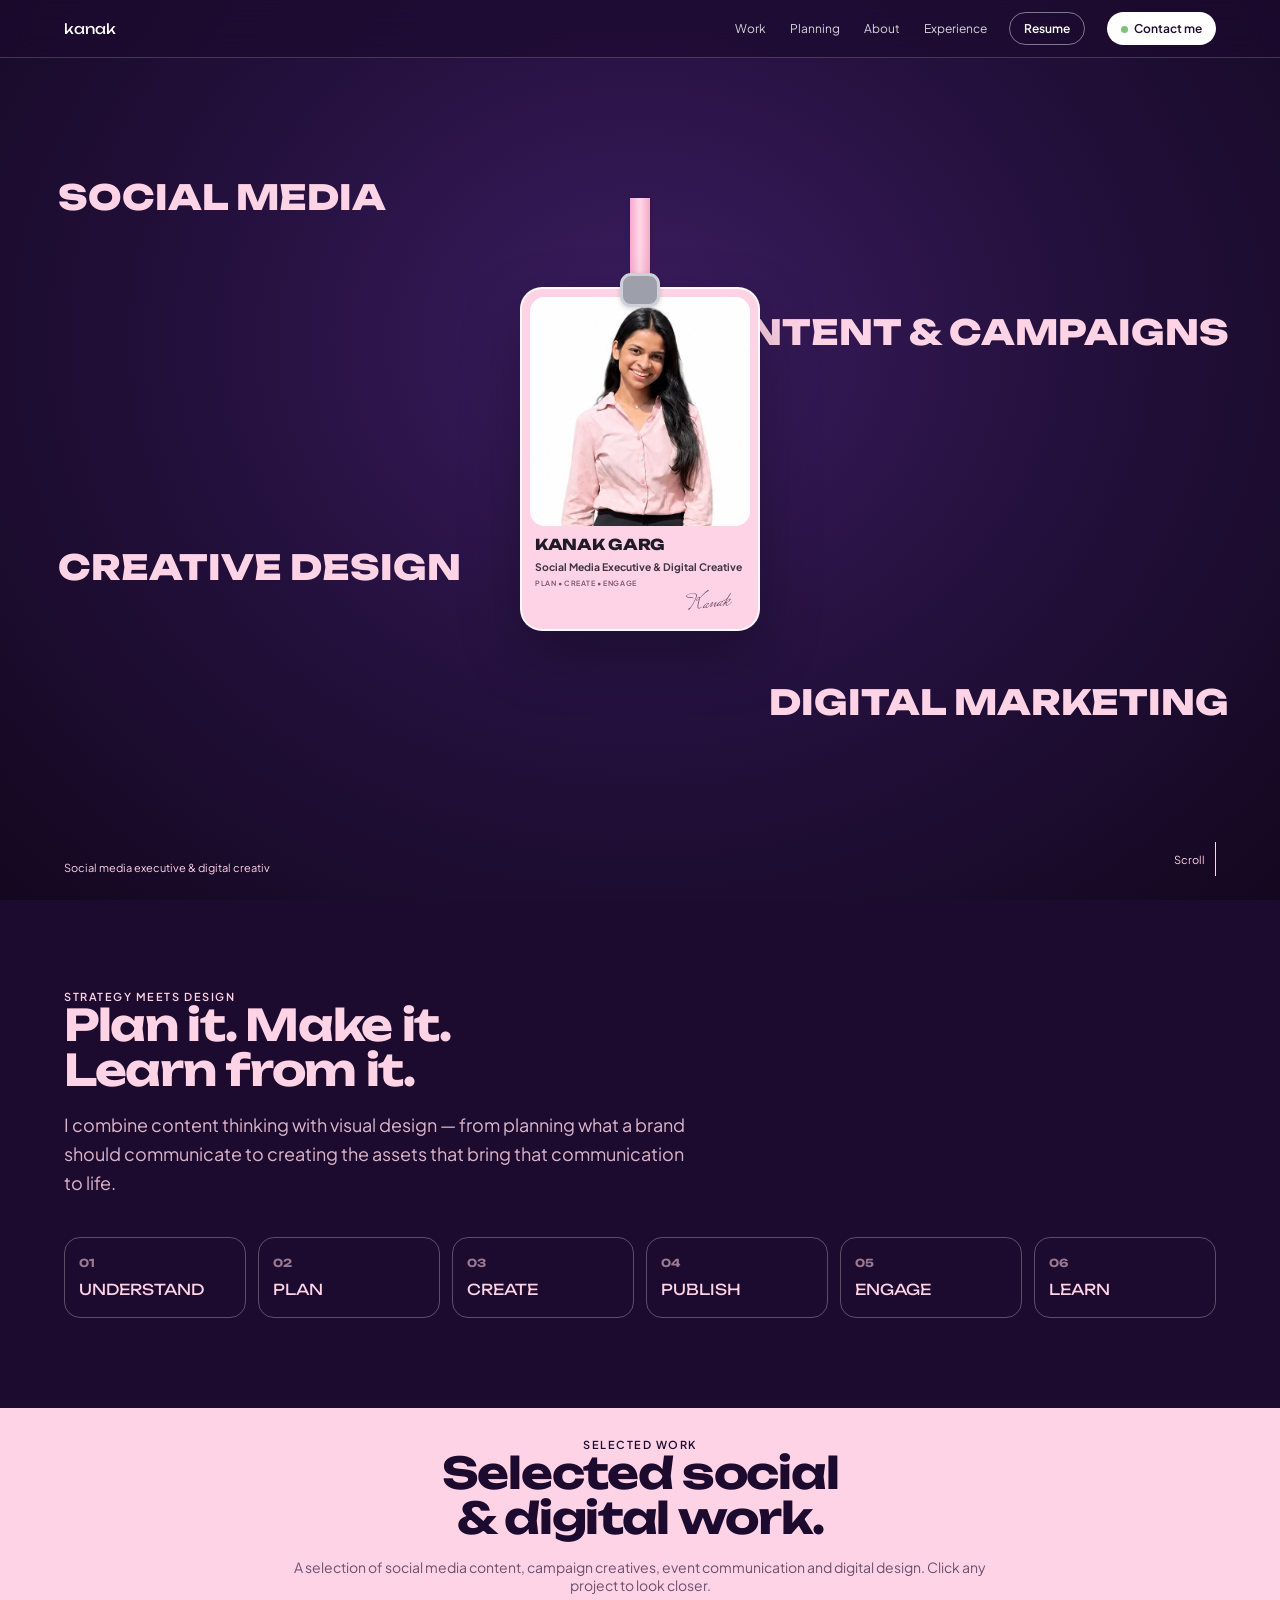
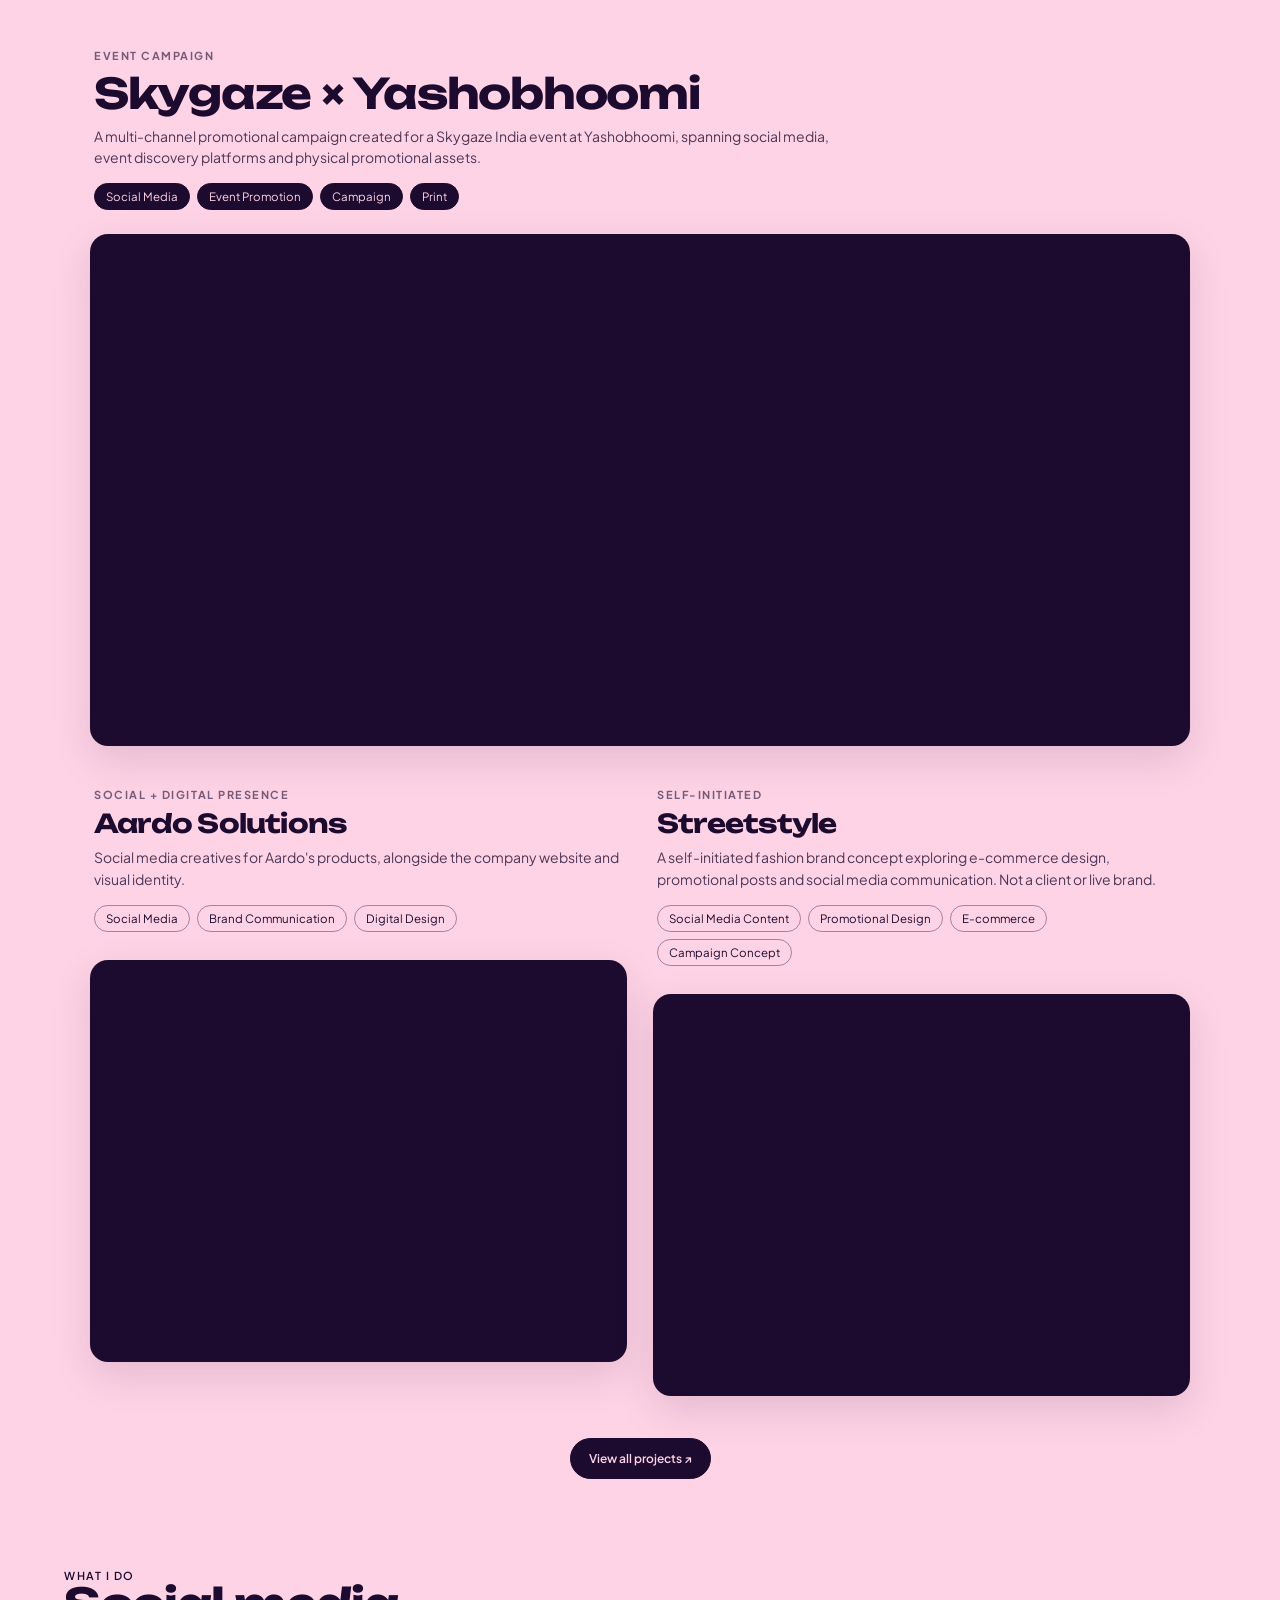
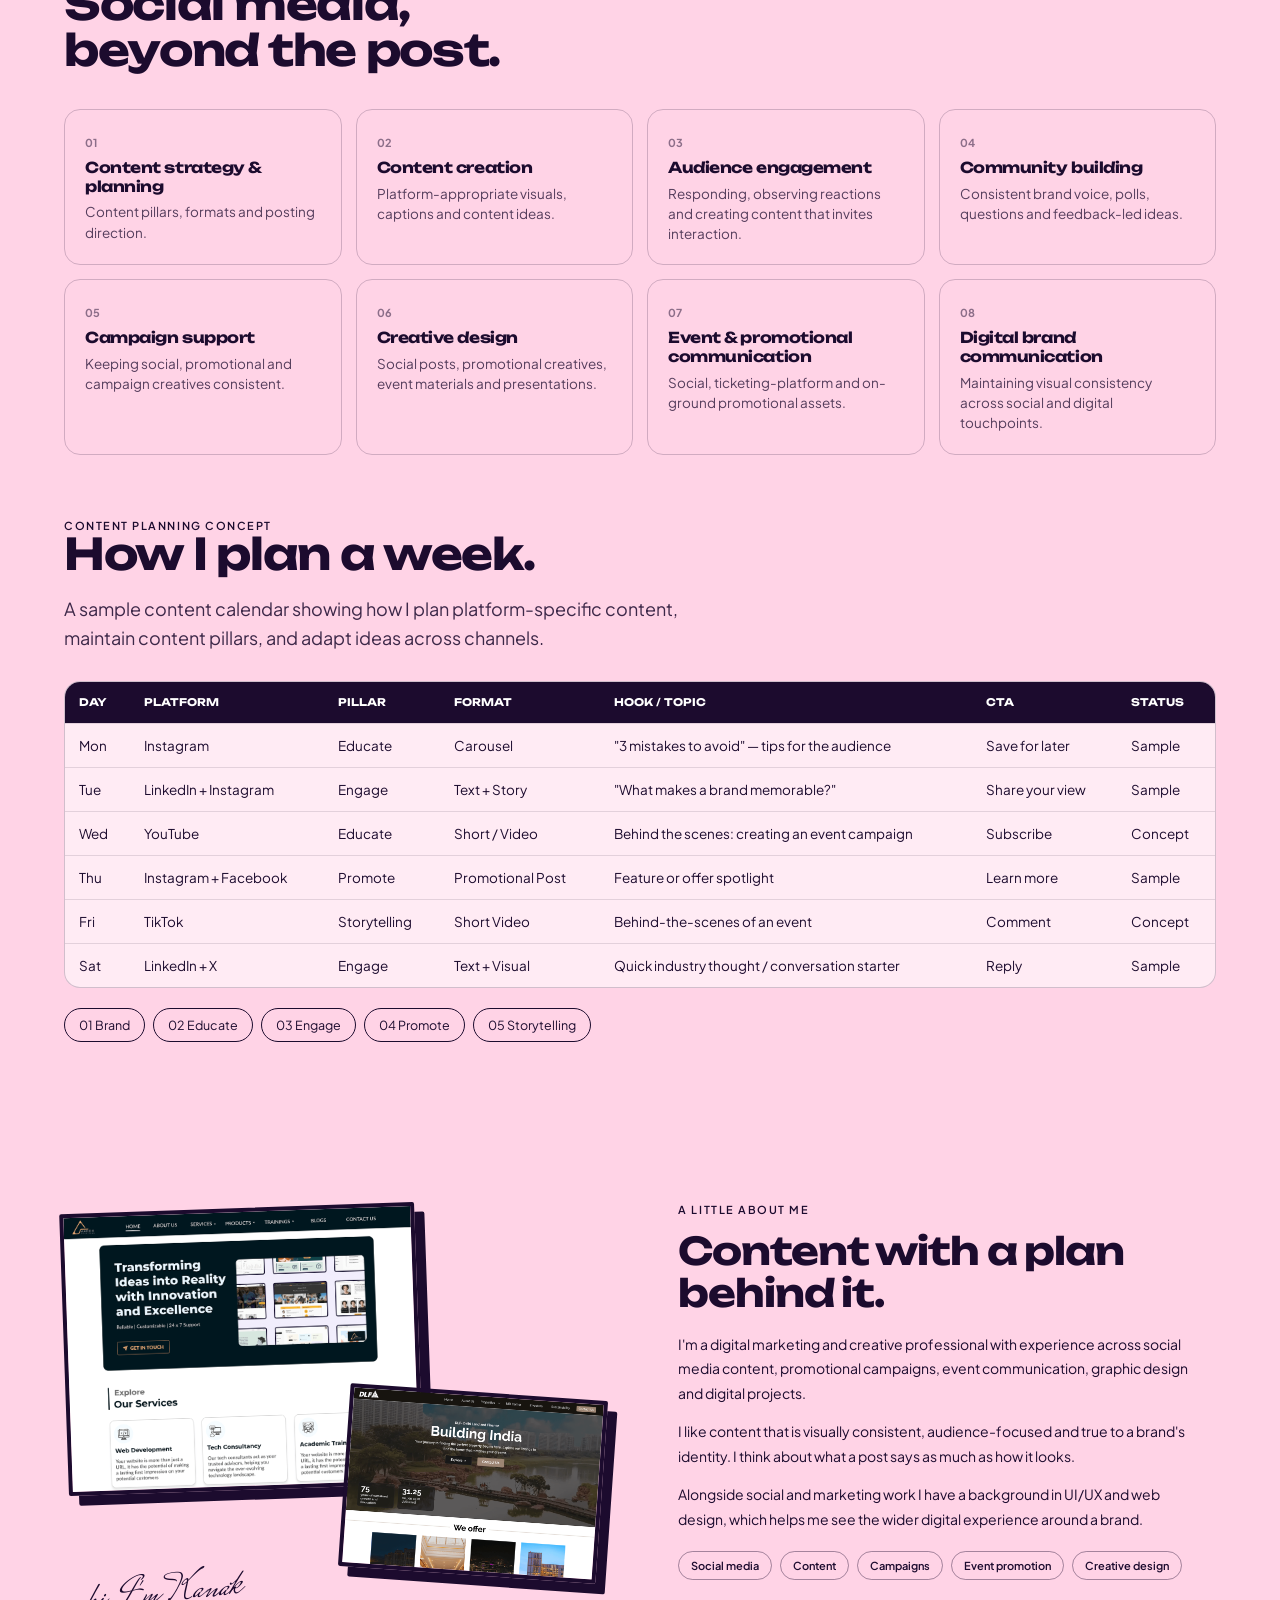
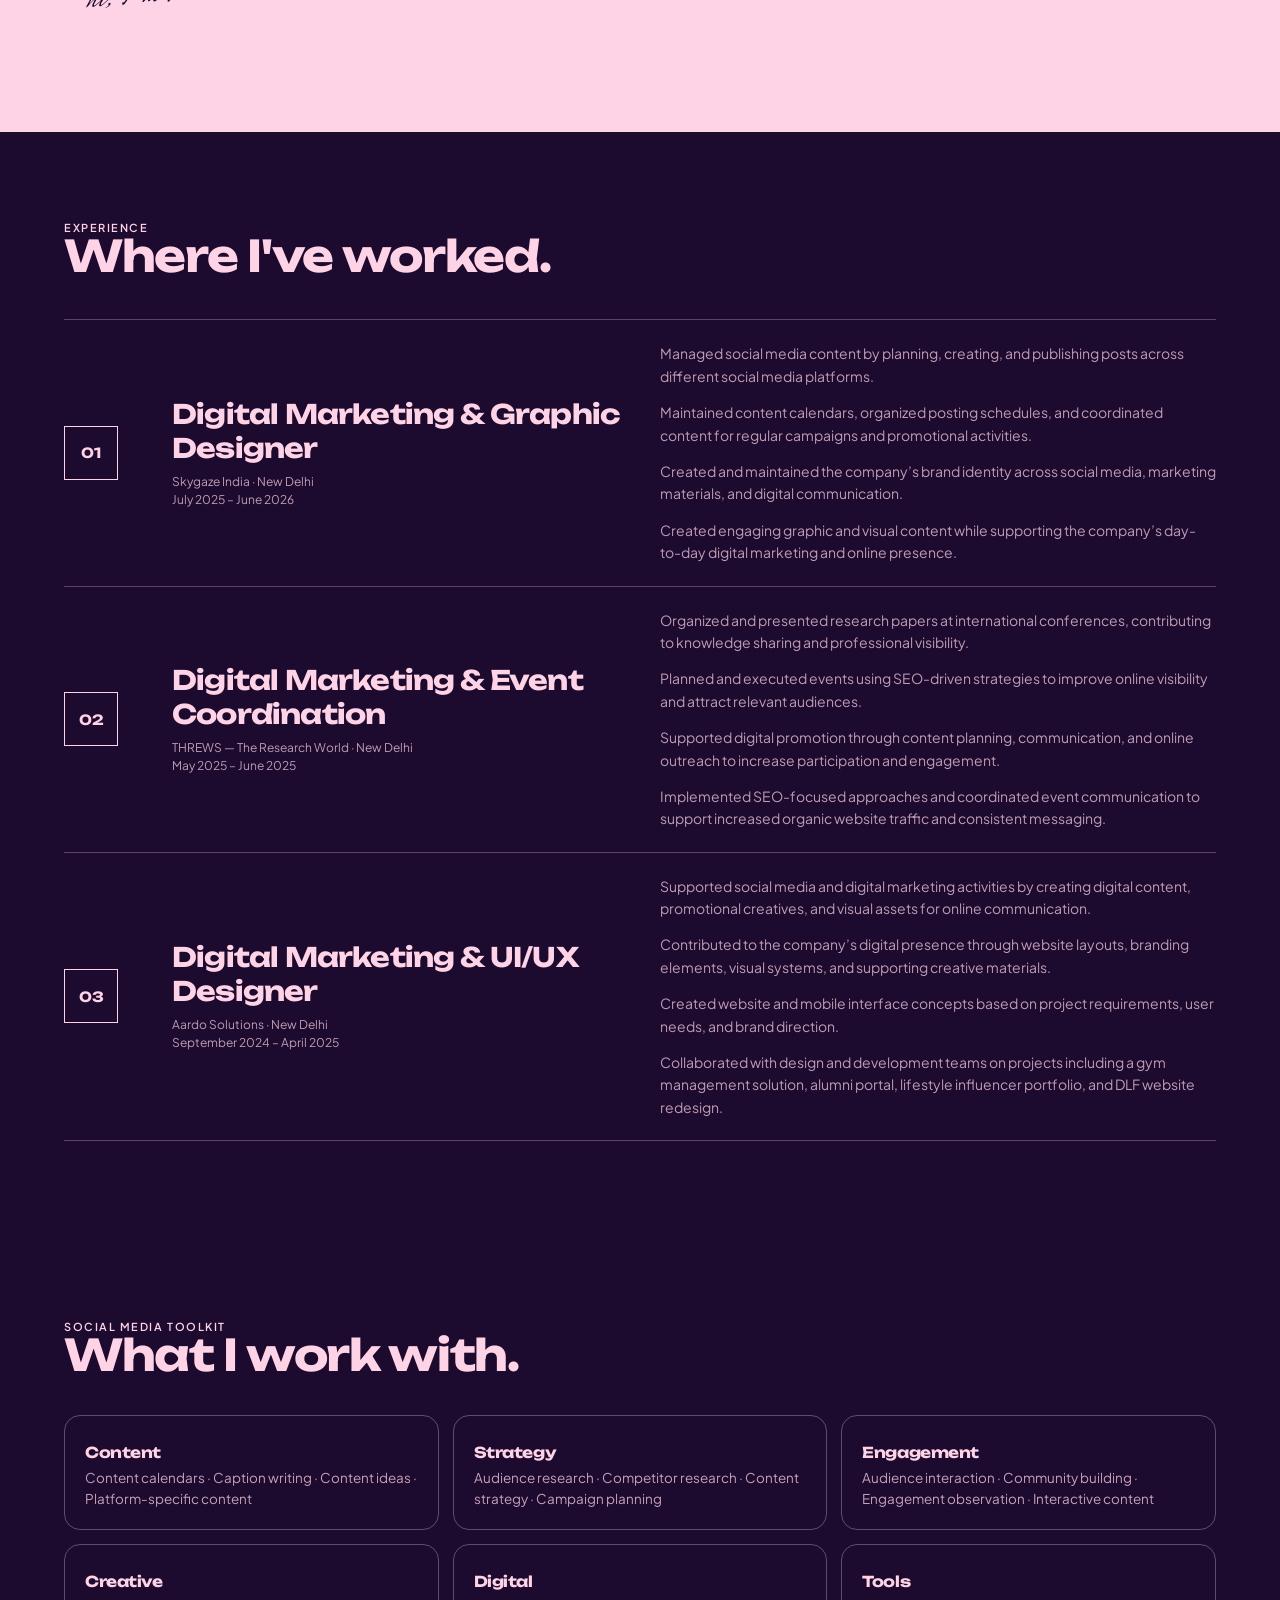
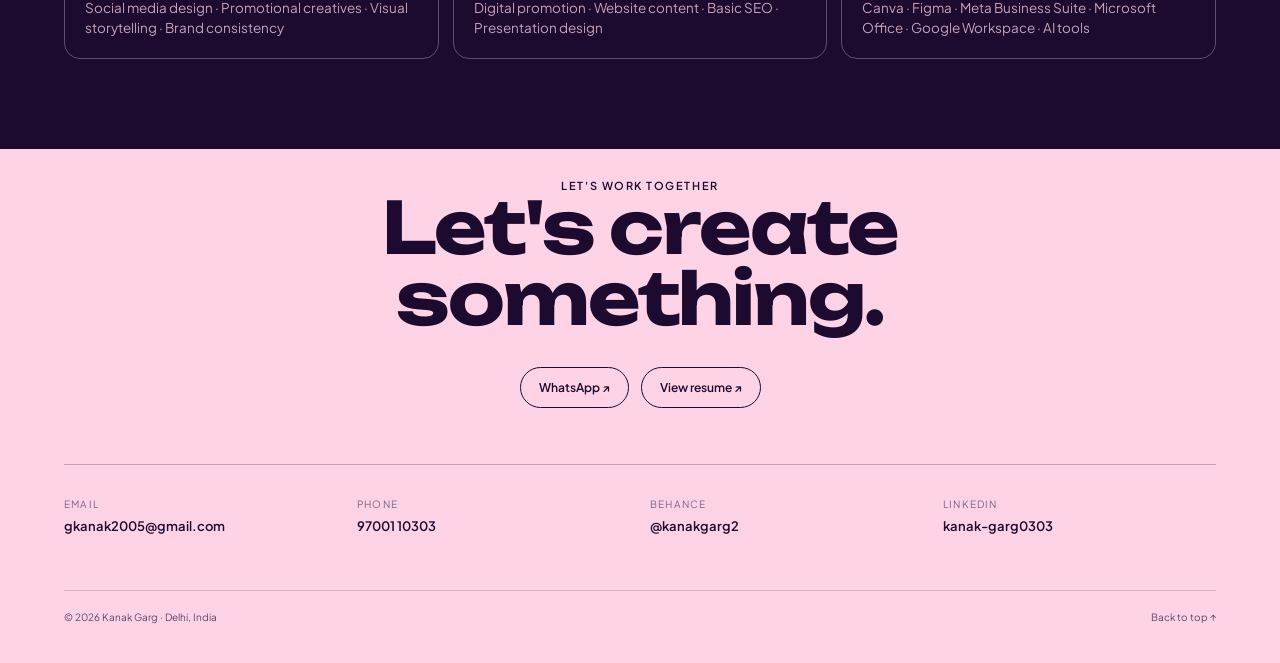
==== commit 00deca48: "Update portfolio responsive design" ====
--- a/index.html
+++ b/index.html
@@ -428,13 +428,13 @@
 
       <img
         class="sofa"
-        src="images/about-1.webp"
+        src="images/about-1.png"
         alt=""
       >
 
       <img
         class="workspace"
-        src="images/about-2.webp"
+        src="images/about-2.png"
         alt=""
       >
 
@@ -523,13 +523,13 @@
       <div class="exp-description">
 
         <p>
-          Created social media content, promotional creatives and event communication assets, including creatives for booking platforms, banners, standees and print materials.
-        </p>
-
-        <p>
-          Designed the company website and supported consistent brand communication across digital and physical touchpoints.
-        </p>
-
+          Managed social media content by planning, creating, and publishing posts across different social media platforms.</p>
+          <p>Maintained content calendars, organized posting schedules, and coordinated content for regular campaigns and
+          promotional activities.</p>
+          <p>Created and maintained the company’s brand identity across social media, marketing materials, and digital
+          communication.</p>
+          <p>Created engaging graphic and visual content while supporting the company’s day-to-day digital marketing and online
+          presence.</p>
       </div>
 
     </div>
@@ -544,12 +544,12 @@
       <div>
 
         <h3>
-          Digital Marketing &amp; UI/UX Designer
+          Digital Marketing &amp; Event Coordination
         </h3>
 
         <div class="exp-meta">
-          Aardo Solutions · New Delhi<br>
-          Sep 2024 – Apr 2025
+          THREWS — The Research World · New Delhi<br>
+          May 2025 – June 2025
         </div>
 
       </div>
@@ -557,18 +557,10 @@
       <div class="exp-description">
 
         <p>
-          <strong>Social &amp; Brand:</strong>
-          Designed the company website and established its visual identity through colours, typography, and design elements. Created user-friendly gym website templates and a gym management solution for both web and mobile platforms.
-        </p>
-
-        <p>
-          <strong>Web &amp; Digital:</strong>
-          Designed a college alumni portal to improve alumni connectivity, redesigned the DLF website according to contemporary UI/UX standards and brand identity, and created a lifestyle influencer portfolio template focused on visual storytelling.
-        </p>
-
-        <p>
-          <strong>Content:</strong>
-          Built a Love Languages website focused on emotional connection and user interaction, while regularly contributing to the company’s social media content and visual assets.
+          Organized and presented research papers at international conferences, contributing to knowledge sharing and professional visibility.
+         </p><p>Planned and executed events using SEO-driven strategies to improve online visibility and attract relevant audiences.
+        </p><p>Supported digital promotion through content planning, communication, and online outreach to increase participation and engagement.
+        </p><p>Implemented SEO-focused approaches and coordinated event communication to support increased organic website traffic and consistent messaging.
         </p>
 
       </div>
@@ -578,11 +570,14 @@
     <div class="service-row reveal right">
       <div class="icon-tile">03</div>
       <div>
-        <h3>Digital Marketing &amp; Event Coordination</h3>
-        <div class="exp-meta">THREWS — The Research World<br>May 2025 – June 2025</div>
+        <h3>Digital Marketing &amp; UI/UX Designer</h3>
+        <div class="exp-meta">Aardo Solutions · New Delhi<br>September 2024 – April 2025</div>
       </div>
       <div class="exp-description">
-        <p>Digital promotion, event coordination, content planning and SEO-oriented digital promotion.</p>
+        <p>Supported social media and digital marketing activities by creating digital content, promotional creatives, and visual assets for online communication.
+      </p><p>Contributed to the company’s digital presence through website layouts, branding elements, visual systems, and supporting creative materials.
+      </p><p>Created website and mobile interface concepts based on project requirements, user needs, and brand direction.
+      </p><p>Collaborated with design and development teams on projects including a gym management solution, alumni portal, lifestyle influencer portfolio, and DLF website redesign.</p>
       </div>
     </div>
 
--- a/style.css
+++ b/style.css
@@ -2031,20 +2031,12 @@
   display:none;
   width:auto;
   max-width:100%;
-  max-height: calc(100vh - 190px);
   height:auto;
-  object-fit:contain;
   margin:0 auto;
   user-select:none;
   -webkit-user-drag:none;
   background:#fff;
   box-shadow:0 14px 45px rgba(28,11,46,.22);
-}
-.project-page-image.full-page-preview{
-  max-height:none;
-  height:auto;
-  width:100%;
-  object-fit:contain;
 }
 .project-page-image.is-active{display:block}
 
@@ -2361,4 +2353,84 @@
 
 #projectBehance {
   display: none !important;
+}
+
+/* =========================================================
+   MOBILE HERO — stacked & centered
+   navbar → SOCIAL MEDIA → CONTENT & CAMPAIGNS → ID card
+   → CREATIVE DESIGN → DIGITAL MARKETING
+   (phones only; desktop/tablet layout untouched)
+   ========================================================= */
+@media (max-width: 760px){
+
+  .hero{
+    display:flex;
+    flex-direction:column;
+    align-items:center;
+    justify-content:center;
+    gap:14px;
+    min-height:100svh;
+    padding:calc(var(--nav-h) + 22px) 20px 96px;
+    overflow:hidden;
+  }
+
+  /* let the four words become direct flex children of .hero */
+  .hero-words{
+    display:contents;
+  }
+
+  .hero-word{
+    position:static !important;
+    width:100%;
+    max-width:100%;
+    margin:0;
+    padding:0;
+    transform:none !important;
+    text-align:center !important;
+    font-size:clamp(22px,7.2vw,32px) !important;
+    line-height:1.12;
+    overflow:visible;
+    text-wrap:balance;
+  }
+
+  .hero-word .word{
+    display:block;
+    max-width:100%;
+  }
+
+  /* order: 1 · 2 · card · 3 · 4 */
+  .hero-word:nth-child(1){order:1}
+  .hero-word:nth-child(2){order:2}
+  .badge-wrap{
+    order:3;
+    margin:92px auto 18px;   /* room for the lanyard above the card */
+    --w:min(66vw,260px);
+    flex:none;
+  }
+  .hero-word:nth-child(3){order:4}
+  .hero-word:nth-child(4){order:5}
+
+  /* "CONTENT & CAMPAIGNS" on two lines */
+  .hero-word:nth-child(2) .word{
+    max-width:9.5em;
+    margin:0 auto;
+  }
+
+  .hero-footer{
+    order:6;
+    position:absolute;
+    bottom:12px;
+    left:16px;
+    right:16px;
+    flex-direction:column;
+    align-items:center;
+    justify-content:center;
+    gap:6px;
+    text-align:center;
+    font-size:9px;
+  }
+  .hero-footer .type-text{
+    max-width:100%;
+    text-align:center;
+  }
 }
